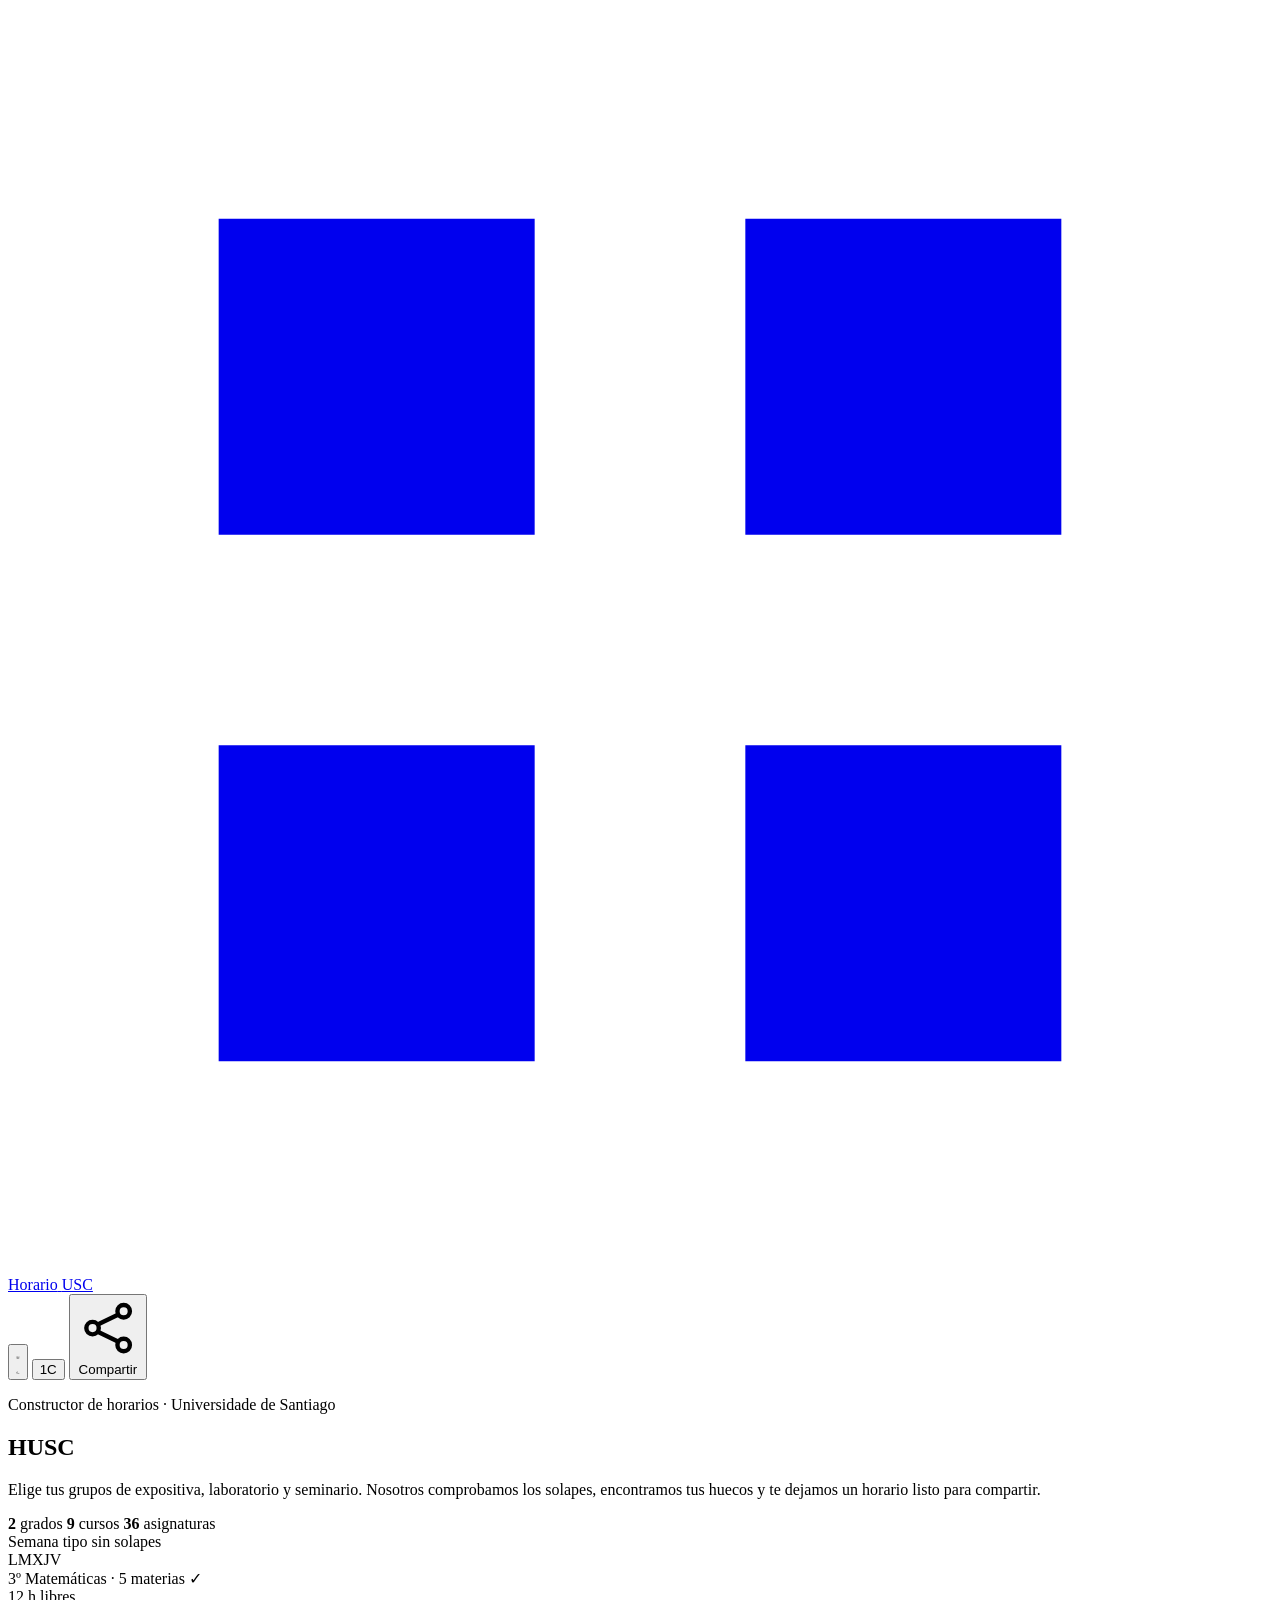
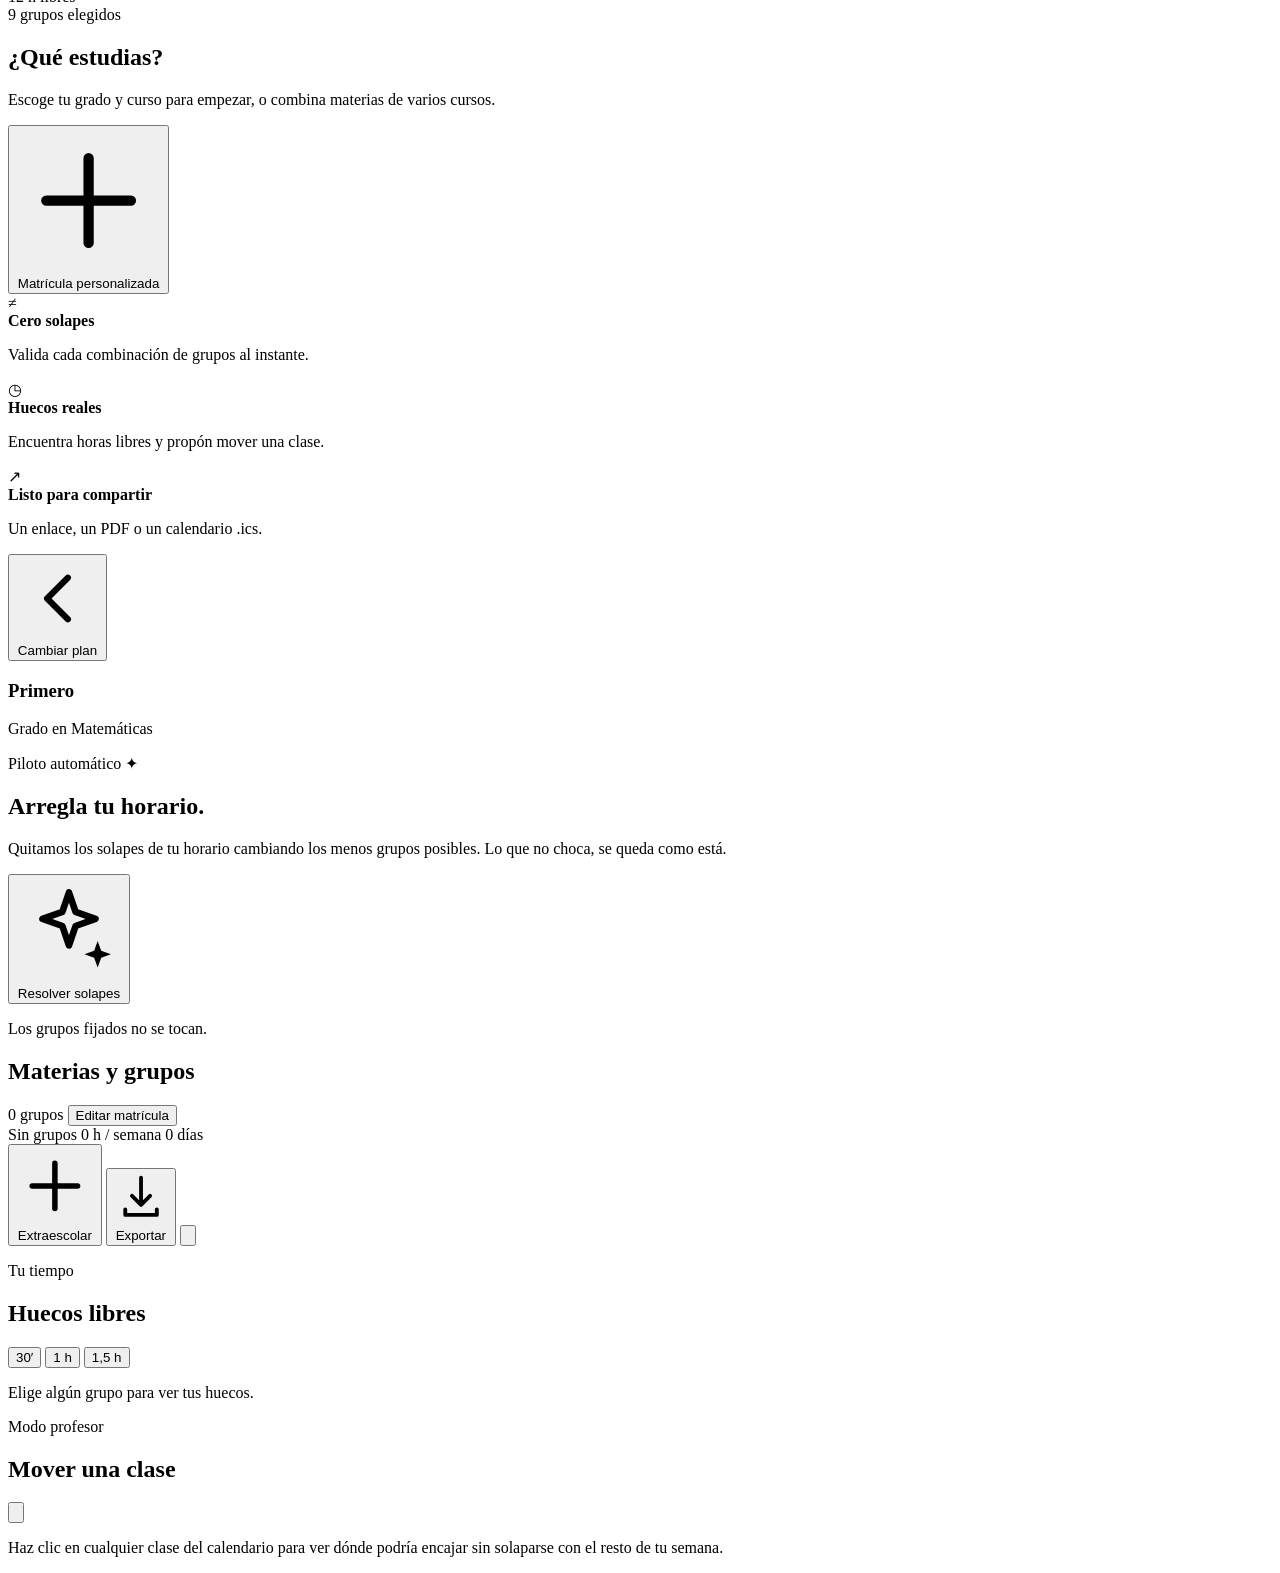
==== frontend/index.html @ 987bfefc "Resolver solapes, quitar preferencias y añadir selector de cuatrimestre - El botón "Generar horario"" ====
<!doctype html>
<html lang="es" data-theme="light">
<head>
  <meta charset="utf-8">
  <meta name="viewport" content="width=device-width, initial-scale=1">
  <meta name="color-scheme" content="light dark">
  <meta name="theme-color" content="#f4f1e9">
  <title>Horario · Constructor de horarios USC</title>
  <meta name="description" content="Elige tus grupos de expositiva, laboratorio y seminario y monta tu horario de la USC sin solapes.">
  <link rel="icon" href="data:image/svg+xml,%3Csvg xmlns='http://www.w3.org/2000/svg' viewBox='0 0 32 32'%3E%3Crect width='32' height='32' rx='8' fill='%23166b58'/%3E%3Cpath d='M8 9h7v7H8zM17 9h7v7h-7zM8 18h7v7H8zM17 18h7v7h-7z' fill='%23eaf6f1'/%3E%3C/svg%3E">
  <link rel="stylesheet" href="/css/styles.css">
</head>
<body>
  <div class="app-shell">
    <header class="topbar">
      <a class="brand" href="/" id="brand-link" aria-label="Horario USC · Volver al inicio">
        <span class="brand-mark" aria-hidden="true">
          <svg viewBox="0 0 24 24" fill="none"><path d="M4 4h6v6H4zM14 4h6v6h-6zM4 14h6v6H4zM14 14h6v6h-6z" fill="currentColor"/></svg>
        </span>
        <span class="brand-name">Horario</span>
        <span class="brand-divider" aria-hidden="true"></span>
        <span class="brand-sub">USC</span>
      </a>
      <div class="topbar-actions">
        <span class="chip chip-year hidden" id="year-chip"></span>
        <button class="icon-btn hidden" id="theme-toggle" type="button" aria-label="Cambiar tema" title="Cambiar tema">
          <svg class="icon-sun" viewBox="0 0 24 24" fill="none" aria-hidden="true"><circle cx="12" cy="12" r="4" stroke="currentColor" stroke-width="1.7"/><path d="M12 2.5v2M12 19.5v2M2.5 12h2M19.5 12h2M5.2 5.2l1.4 1.4M17.4 17.4l1.4 1.4M18.8 5.2l-1.4 1.4M6.6 17.4l-1.4 1.4" stroke="currentColor" stroke-width="1.7" stroke-linecap="round"/></svg>
          <svg class="icon-moon" viewBox="0 0 24 24" fill="none" aria-hidden="true"><path d="M20 15.2A8.5 8.5 0 0 1 8.8 4a8.5 8.5 0 1 0 11.2 11.2Z" stroke="currentColor" stroke-width="1.7" stroke-linejoin="round"/></svg>
        </button>
        <button class="icon-btn hidden" id="semester-toggle" type="button" aria-label="Cambiar a segundo cuatrimestre" title="Cambiar de cuatrimestre">
          <span class="semester-label" id="semester-label">1C</span>
        </button>
        <button class="btn btn-ghost hidden" id="share-btn" type="button">
          <svg viewBox="0 0 24 24" fill="none" aria-hidden="true"><path d="M8.6 13.7 15.4 17M15.4 7 8.6 10.3" stroke="currentColor" stroke-width="1.7" stroke-linecap="round"/><circle cx="6" cy="12" r="2.4" stroke="currentColor" stroke-width="1.7"/><circle cx="18" cy="5.5" r="2.4" stroke="currentColor" stroke-width="1.7"/><circle cx="18" cy="18.5" r="2.4" stroke="currentColor" stroke-width="1.7"/></svg>
          Compartir
        </button>
      </div>
    </header>

    <main class="page">
      <section class="landing" id="landing" aria-labelledby="landing-title">
        <div class="hero">
          <div class="hero-copy">
            <p class="eyebrow">Constructor de horarios · Universidade de Santiago</p>
            <h1 id="landing-title">HUSC</h1>
            <p class="hero-lead">
              Elige tus grupos de expositiva, laboratorio y seminario.
              Nosotros comprobamos los solapes, encontramos tus huecos
              y te dejamos un horario listo para compartir.
            </p>
            <div class="hero-meta">
              <span><strong>2</strong> grados</span>
              <span><strong>9</strong> cursos</span>
              <span><strong>36</strong> asignaturas</span>
            </div>
          </div>
          <div class="hero-art" aria-hidden="true">
            <div class="hero-card">
              <div class="hero-card-head">
                <span>Semana tipo</span>
                <span class="hero-live"><i></i> sin solapes</span>
              </div>
              <div class="hero-grid">
                <div class="hero-days"><span>L</span><span>M</span><span>X</span><span>J</span><span>V</span></div>
                <div class="hero-rows">
                  <div class="hero-row"></div><div class="hero-row"></div><div class="hero-row"></div><div class="hero-row"></div><div class="hero-row"></div>
                </div>
                <span class="hero-block hb-1"></span>
                <span class="hero-block hb-2"></span>
                <span class="hero-block hb-3"></span>
                <span class="hero-block hb-4"></span>
                <span class="hero-block hb-5"></span>
                <span class="hero-block hb-6"></span>
                <span class="hero-block hb-7"></span>
              </div>
              <div class="hero-foot">
                <span class="hero-avatar">3º</span>
                <span>Matemáticas · 5 materias</span>
                <span class="hero-check">✓</span>
              </div>
            </div>
            <div class="hero-note hero-note-a">12 h libres</div>
            <div class="hero-note hero-note-b">9 grupos elegidos</div>
          </div>
        </div>

        <div class="degrees-section">
          <div class="section-heading">
            <div class="section-heading-copy">
              <h2>¿Qué estudias?</h2>
              <p>Escoge tu grado y curso para empezar, o combina materias de varios cursos.</p>
            </div>
            <button class="btn btn-ghost" id="custom-plan" type="button">
              <svg viewBox="0 0 24 24" fill="none" aria-hidden="true"><path d="M12 5v14M5 12h14" stroke="currentColor" stroke-width="1.7" stroke-linecap="round"/></svg>
              Matrícula personalizada
            </button>
          </div>
          <div class="degree-grid" id="degree-grid">
            <div class="degree-skeleton"></div>
            <div class="degree-skeleton"></div>
          </div>
        </div>

        <div class="feature-strip">
          <div class="feature">
            <span class="feature-icon">≠</span>
            <div><strong>Cero solapes</strong><p>Valida cada combinación de grupos al instante.</p></div>
          </div>
          <div class="feature">
            <span class="feature-icon">◷</span>
            <div><strong>Huecos reales</strong><p>Encuentra horas libres y propón mover una clase.</p></div>
          </div>
          <div class="feature">
            <span class="feature-icon">↗</span>
            <div><strong>Listo para compartir</strong><p>Un enlace, un PDF o un calendario .ics.</p></div>
          </div>
        </div>
      </section>

      <section class="workspace hidden" id="workspace" aria-label="Constructor de horario">
        <aside class="selector-panel panel">
          <div class="panel-head">
            <button class="back-link" id="change-year" type="button">
              <svg viewBox="0 0 24 24" fill="none" aria-hidden="true"><path d="M15 6l-6 6 6 6" stroke="currentColor" stroke-width="1.8" stroke-linecap="round" stroke-linejoin="round"/></svg>
              Cambiar plan
            </button>
            <h1 id="year-title">Primero</h1>
            <p id="year-subtitle">Grado en Matemáticas</p>
          </div>

          <div class="auto-card">
            <div class="auto-card-top">
              <span class="auto-kicker">Piloto automático</span>
              <span class="auto-spark" aria-hidden="true">✦</span>
            </div>
            <h2>Arregla tu horario.</h2>
            <p>Quitamos los solapes de tu horario cambiando los menos grupos posibles. Lo que no choca, se queda como está.</p>
            <button class="btn btn-accent btn-wide" id="auto-btn" type="button">
              <span class="btn-label">
                <svg viewBox="0 0 24 24" fill="none" aria-hidden="true"><path d="M12 3.5l1.5 4.4 4.5 1.6-4.5 1.6L12 15.5l-1.5-4.4L6 9.5l4.5-1.6L12 3.5Z" stroke="currentColor" stroke-width="1.5" stroke-linejoin="round"/><path d="M18.5 14.5l.8 2.2 2.2.8-2.2.8-.8 2.2-.8-2.2-2.2-.8 2.2-.8.8-2.2Z" fill="currentColor"/></svg>
                Resolver solapes
              </span>
              <span class="spinner hidden" aria-hidden="true"></span>
            </button>
            <p class="auto-hint" id="auto-hint">Los grupos fijados no se tocan.</p>
          </div>

          <div class="panel-section-head">
            <h2>Materias y grupos</h2>
            <div class="panel-section-actions">
              <span id="selection-count">0 grupos</span>
              <button class="text-btn" id="edit-plan" type="button">Editar matrícula</button>
            </div>
          </div>
          <div class="subject-list" id="subjects" aria-live="polite"></div>
        </aside>

        <div class="main-column">
          <div class="timetable-panel panel">
            <div class="calendar-toolbar">
              <div class="status-line" id="status-line">
                <span class="status-pill is-empty" id="conflict-pill">Sin grupos</span>
                <span class="stat-sep" aria-hidden="true"></span>
                <span class="stat" id="hours-stat">0 h / semana</span>
                <span class="stat-sep" aria-hidden="true"></span>
                <span class="stat" id="days-stat">0 días</span>
              </div>
              <div class="toolbar-actions">
                <button class="btn btn-quiet" id="add-event-btn" type="button">
                  <svg viewBox="0 0 24 24" fill="none" aria-hidden="true"><path d="M12 5v14M5 12h14" stroke="currentColor" stroke-width="1.7" stroke-linecap="round"/></svg>
                  Extraescolar
                </button>
                <button class="btn btn-quiet" id="export-btn" type="button">
                  <svg viewBox="0 0 24 24" fill="none" aria-hidden="true"><path d="M12 3v12m0 0 4-4m-4 4-4-4M5 17v2.5h14V17" stroke="currentColor" stroke-width="1.7" stroke-linecap="round" stroke-linejoin="round"/></svg>
                  Exportar
                </button>
                <button class="icon-btn icon-btn-small" id="print-btn" type="button" aria-label="Imprimir" title="Imprimir">
                  <svg viewBox="0 0 24 24" fill="none" aria-hidden="true"><path d="M7 9V4h10v5M7 18H5a2 2 0 0 1-2-2v-5a2 2 0 0 1 2-2h14a2 2 0 0 1 2 2v5a2 2 0 0 1-2 2h-2" stroke="currentColor" stroke-width="1.7" stroke-linejoin="round"/><path d="M7 14h10v6H7z" stroke="currentColor" stroke-width="1.7" stroke-linejoin="round"/></svg>
                </button>
              </div>
            </div>
            <div class="alerts" id="alerts" aria-live="polite"></div>
            <div class="timetable-scroll" id="timetable-scroll">
              <div id="timetable"></div>
            </div>
          </div>

          <div class="insights">
            <section class="insight-card panel" aria-labelledby="free-title">
              <div class="insight-head">
                <div>
                  <p class="insight-kicker">Tu tiempo</p>
                  <h2 id="free-title">Huecos libres</h2>
                </div>
                <div class="segmented" id="free-duration" role="group" aria-label="Duración mínima">
                  <button type="button" data-min="30">30′</button>
                  <button type="button" data-min="60" class="is-active">1 h</button>
                  <button type="button" data-min="90">1,5 h</button>
                </div>
              </div>
              <div class="free-slots" id="free-slots">
                <p class="empty-copy">Elige algún grupo para ver tus huecos.</p>
              </div>
              <div class="event-list" id="event-list"></div>
            </section>

            <section class="insight-card panel" id="move-card" aria-labelledby="move-title">
              <div class="insight-head">
                <div>
                  <p class="insight-kicker">Modo profesor</p>
                  <h2 id="move-title">Mover una clase</h2>
                </div>
                <button class="icon-btn icon-btn-small hidden" id="exit-move" type="button" aria-label="Salir del modo mover" title="Salir">
                  <svg viewBox="0 0 24 24" fill="none" aria-hidden="true"><path d="M6 6l12 12M18 6 6 18" stroke="currentColor" stroke-width="1.8" stroke-linecap="round"/></svg>
                </button>
              </div>
              <div class="move-panel" id="move-panel">
                <p class="empty-copy">Haz clic en cualquier clase del calendario para ver dónde podría encajar sin solaparse con el resto de tu semana.</p>
              </div>
            </section>
          </div>
        </div>
      </section>
    </main>
  </div>

  <div class="toast-region" id="toast" aria-live="assertive" aria-atomic="true"></div>

  <dialog class="dialog" id="share-dialog">
    <div class="dialog-head">
      <div>
        <p class="eyebrow">Enlace mágico</p>
        <h2>Comparte tu horario</h2>
      </div>
      <button class="icon-btn icon-btn-small" type="button" data-close-dialog aria-label="Cerrar">
        <svg viewBox="0 0 24 24" fill="none" aria-hidden="true"><path d="M6 6l12 12M18 6 6 18" stroke="currentColor" stroke-width="1.8" stroke-linecap="round"/></svg>
      </button>
    </div>
    <p class="dialog-copy">Quien abra el enlace verá tu misma combinación de grupos. No hace falta cuenta.</p>
    <div class="copy-row">
      <input id="share-url" type="text" readonly aria-label="Enlace para compartir">
      <button class="btn btn-accent" id="copy-share" type="button">Copiar</button>
    </div>
    <p class="dialog-foot" id="share-note">El enlace se guarda en este servidor.</p>
  </dialog>

  <dialog class="dialog" id="export-dialog">
    <div class="dialog-head">
      <div>
        <p class="eyebrow">Llevátelo</p>
        <h2>Exportar horario</h2>
      </div>
      <button class="icon-btn icon-btn-small" type="button" data-close-dialog aria-label="Cerrar">
        <svg viewBox="0 0 24 24" fill="none" aria-hidden="true"><path d="M6 6l12 12M18 6 6 18" stroke="currentColor" stroke-width="1.8" stroke-linecap="round"/></svg>
      </button>
    </div>
    <div class="export-grid">
      <button class="export-option" id="export-json" type="button">
        <span class="export-icon">{ }</span>
        <span><strong>JSON</strong><small>Todos los datos, serializados</small></span>
      </button>
      <button class="export-option" id="export-ics" type="button">
        <span class="export-icon">◷</span>
        <span><strong>Calendario .ics</strong><small>15 semanas desde el próximo lunes</small></span>
      </button>
      <button class="export-option" id="export-print" type="button">
        <span class="export-icon">⌘</span>
        <span><strong>Imprimir / PDF</strong><small>Vista limpia para papel</small></span>
      </button>
    </div>
  </dialog>

  <dialog class="dialog" id="event-dialog">
    <div class="dialog-head">
      <div>
        <p class="eyebrow">Tu semana</p>
        <h2 id="event-dialog-title">Añadir extraescolar</h2>
      </div>
      <button class="icon-btn icon-btn-small" type="button" data-close-dialog aria-label="Cerrar">
        <svg viewBox="0 0 24 24" fill="none" aria-hidden="true"><path d="M6 6l12 12M18 6 6 18" stroke="currentColor" stroke-width="1.8" stroke-linecap="round"/></svg>
      </button>
    </div>
    <p class="dialog-copy">Se repite cada semana. El generador evitará solaparla con clases y la tendrá en cuenta al buscar huecos.</p>
    <form class="event-form" id="event-form">
      <label class="form-field form-field-wide">
        <span>Título</span>
        <input id="event-title" type="text" maxlength="120" required placeholder="Entrenamiento, academia, trabajo…">
      </label>
      <div class="form-row">
        <label class="form-field">
          <span>Día</span>
          <select id="event-day" required>
            <option value="mon">Lunes</option>
            <option value="tue">Martes</option>
            <option value="wed">Miércoles</option>
            <option value="thu">Jueves</option>
            <option value="fri">Viernes</option>
          </select>
        </label>
        <label class="form-field">
          <span>Inicio</span>
          <input id="event-start" type="time" step="300" value="18:00" required>
        </label>
        <label class="form-field">
          <span>Fin</span>
          <input id="event-end" type="time" step="300" value="20:00" required>
        </label>
      </div>
      <label class="form-field form-field-wide">
        <span>Lugar <small>opcional</small></span>
        <input id="event-location" type="text" maxlength="120" placeholder="Pabellón, aula, oficina…">
      </label>
      <fieldset class="event-color-field">
        <legend>Color</legend>
        <div class="event-colors" id="event-colors">
          <label><input type="radio" name="event-color" value="#7c5cbf" aria-label="Color violeta" checked><span style="--swatch:#7c5cbf"></span></label>
          <label><input type="radio" name="event-color" value="#0f766e" aria-label="Color verde"><span style="--swatch:#0f766e"></span></label>
          <label><input type="radio" name="event-color" value="#b45309" aria-label="Color ámbar"><span style="--swatch:#b45309"></span></label>
          <label><input type="radio" name="event-color" value="#be123c" aria-label="Color granate"><span style="--swatch:#be123c"></span></label>
          <label><input type="radio" name="event-color" value="#2563eb" aria-label="Color azul"><span style="--swatch:#2563eb"></span></label>
        </div>
      </fieldset>
      <div class="event-form-actions">
        <button class="btn btn-danger hidden" id="event-delete" type="button">Eliminar</button>
        <button class="btn btn-accent" type="submit">Guardar extraescolar</button>
      </div>
    </form>
  </dialog>

  <dialog class="dialog dialog-plan" id="plan-dialog">
    <div class="dialog-head">
      <div>
        <p class="eyebrow">Tu matrícula</p>
        <h2>Materias del horario</h2>
      </div>
      <button class="icon-btn icon-btn-small" type="button" data-close-dialog aria-label="Cerrar">
        <svg viewBox="0 0 24 24" fill="none" aria-hidden="true"><path d="M6 6l12 12M18 6 6 18" stroke="currentColor" stroke-width="1.8" stroke-linecap="round"/></svg>
      </button>
    </div>
    <p class="dialog-copy">
      Combina asignaturas de cualquier curso o grado: repeticiones, optativas o un doble grado.
      Los grupos que ya hayas elegido se conservan si la materia sigue en la matrícula.
    </p>
    <div class="plan-toolbar">
      <label class="search-field">
        <svg viewBox="0 0 24 24" fill="none" aria-hidden="true"><circle cx="11" cy="11" r="6.5" stroke="currentColor" stroke-width="1.7"/><path d="m16 16 4 4" stroke="currentColor" stroke-width="1.7" stroke-linecap="round"/></svg>
        <input id="plan-search" type="search" placeholder="Buscar asignatura, grado o curso…" aria-label="Buscar asignatura, grado o curso" autocomplete="off">
      </label>
      <span class="plan-count" id="plan-count">0 materias</span>
      <button class="text-btn" id="plan-clear" type="button">Vaciar</button>
    </div>
    <div class="plan-options" id="plan-options"></div>
    <div class="plan-footer">
      <p class="dialog-foot">La matrícula se guarda en este navegador y se incluye al compartir.</p>
      <button class="btn btn-accent" id="plan-apply" type="button">Guardar matrícula</button>
    </div>
  </dialog>

  <noscript>
    <div class="noscript">Esta aplicación necesita JavaScript para construir el horario.</div>
  </noscript>

  <script type="module" src="/js/app.js"></script>
</body>
</html>
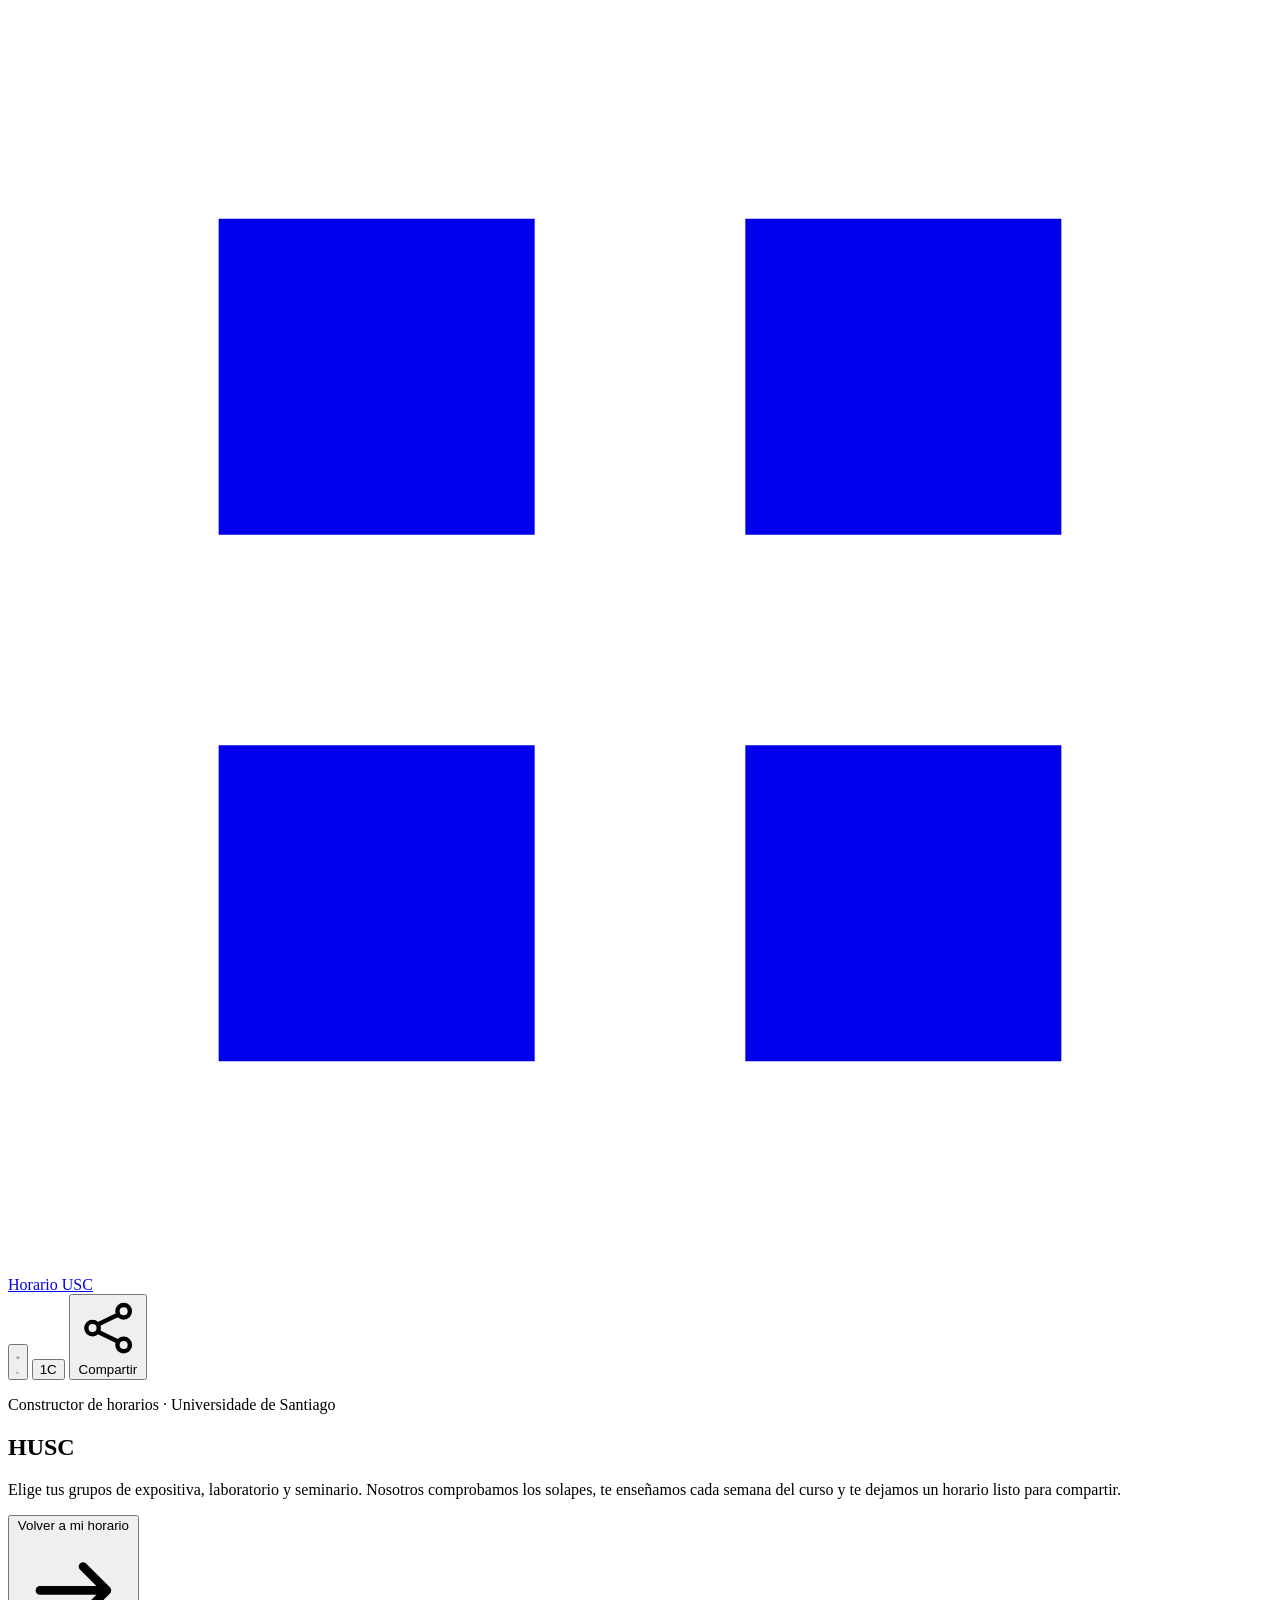
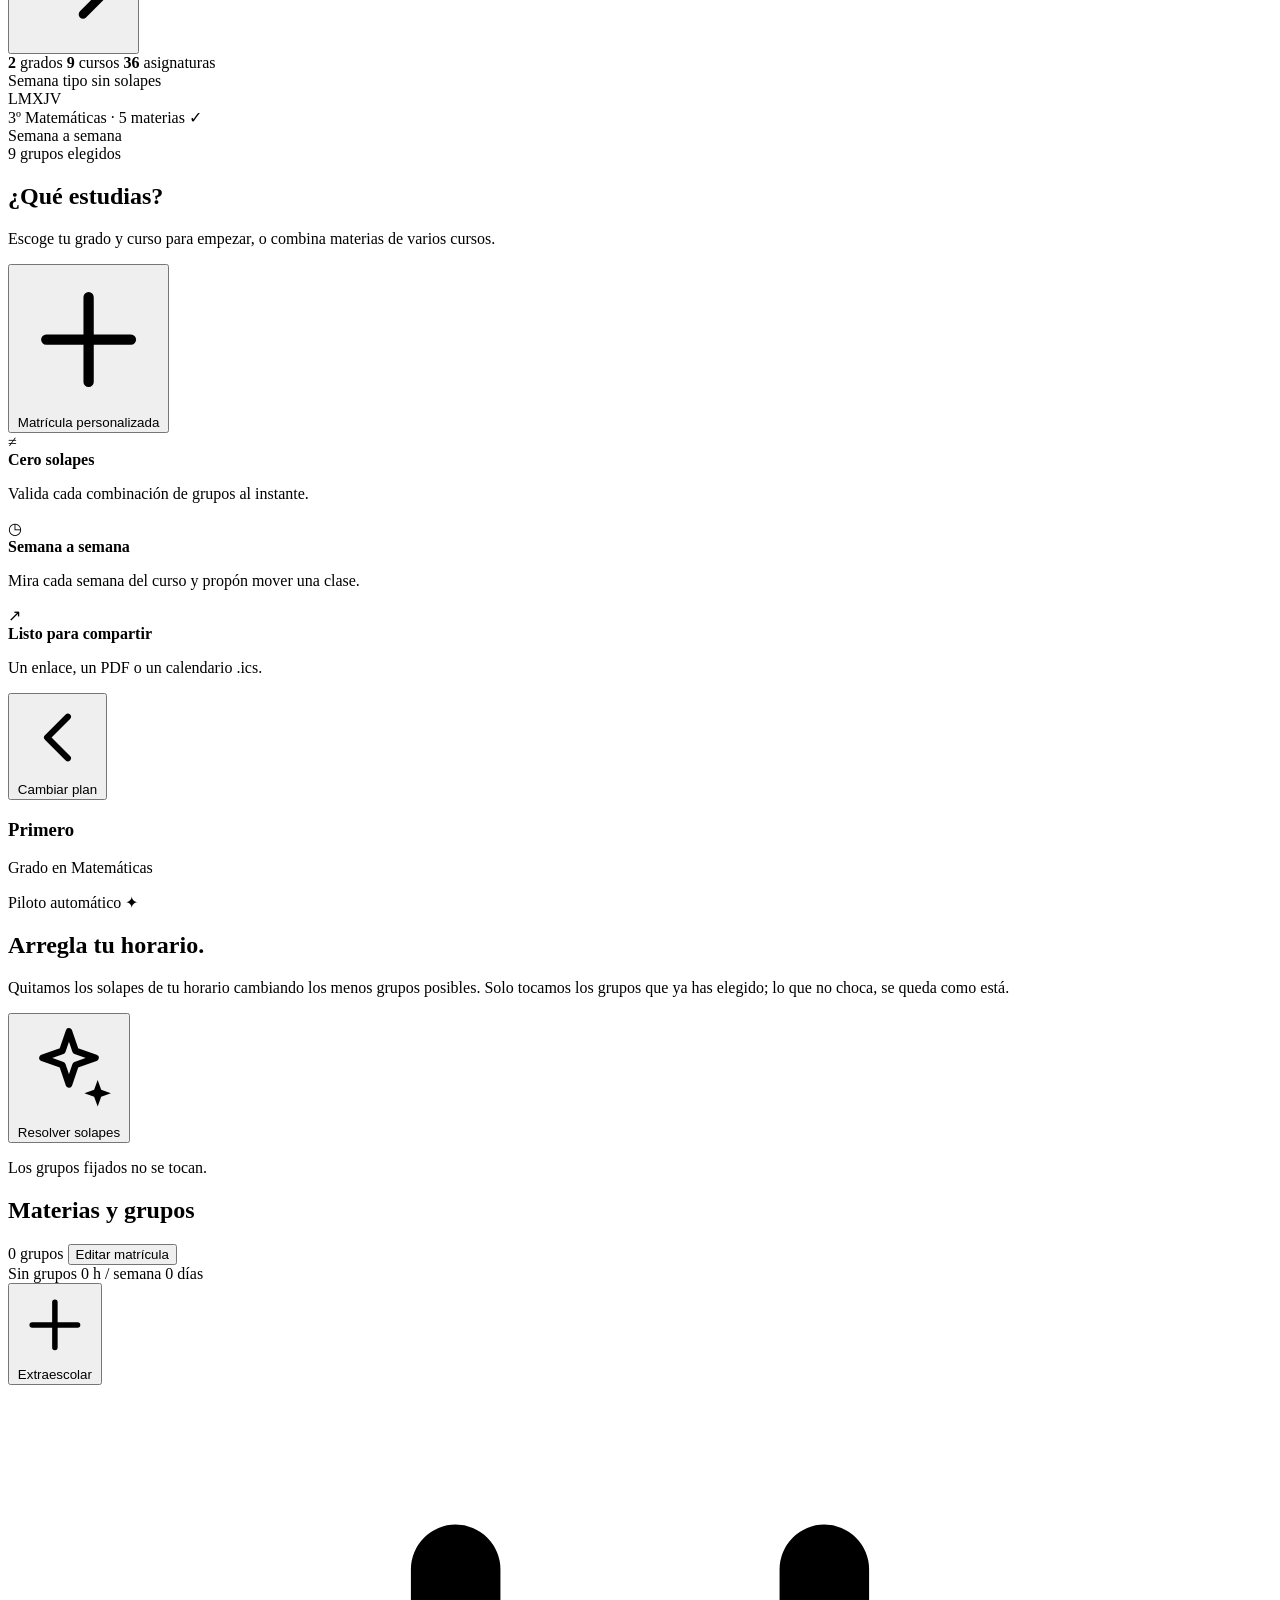
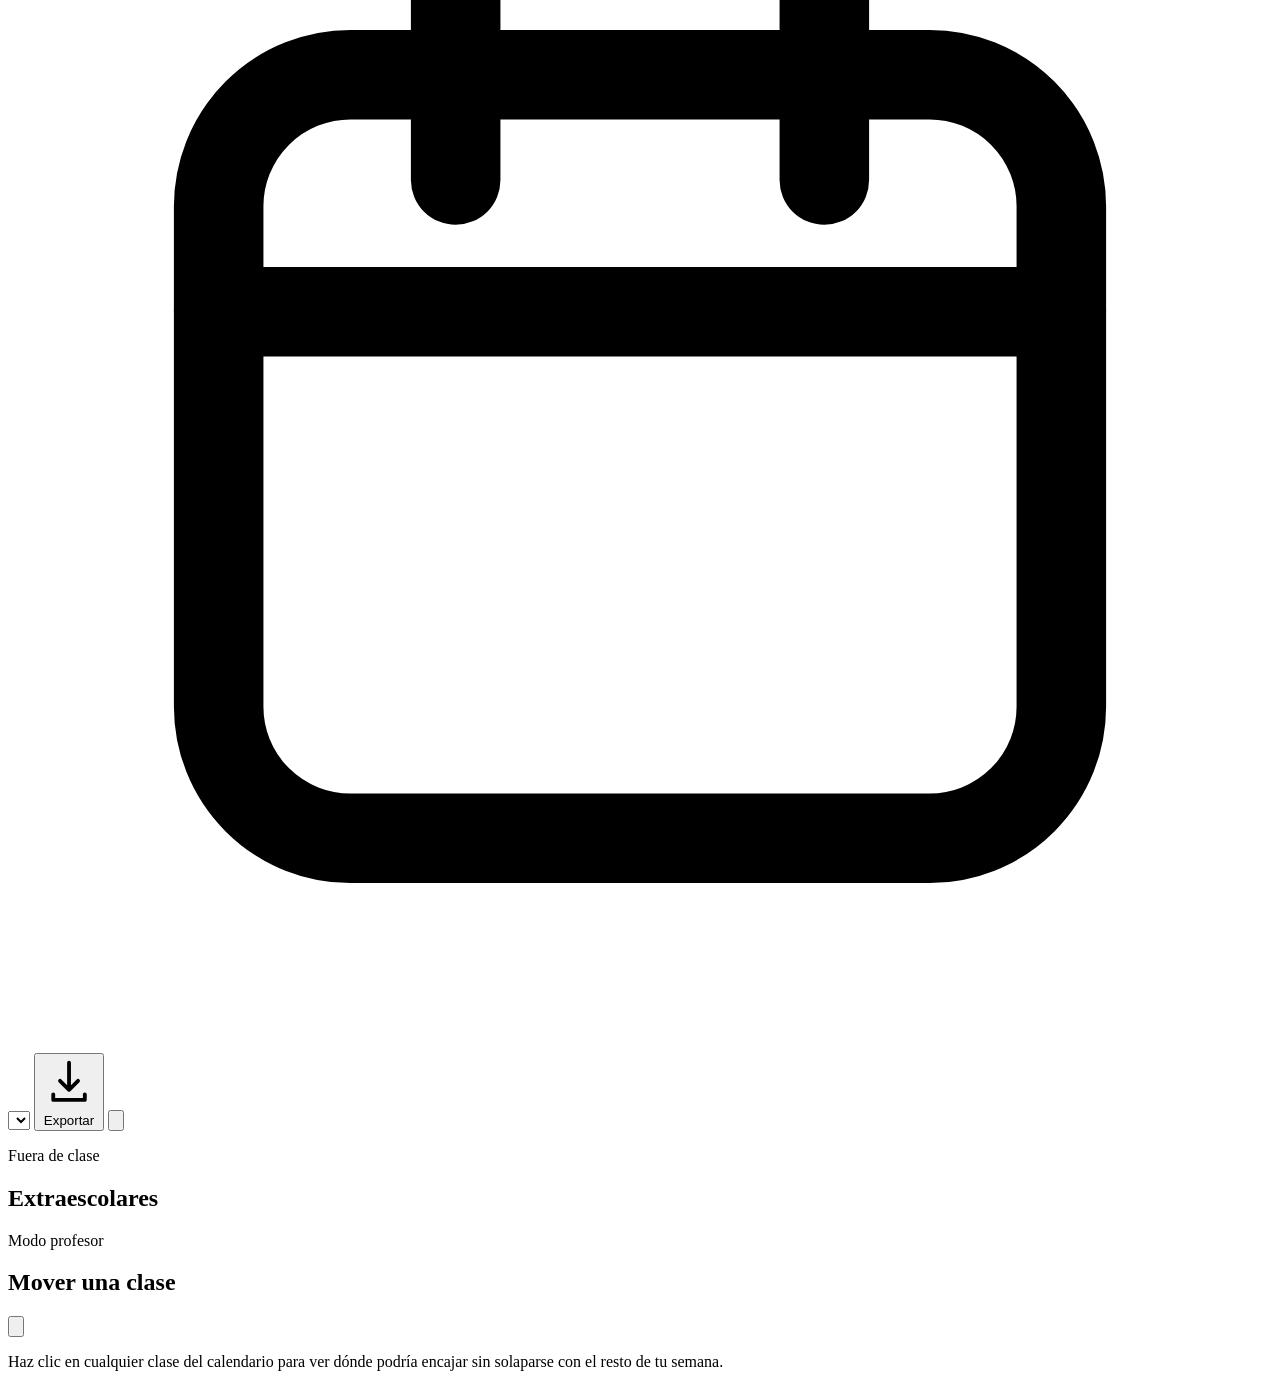
==== commit 25aecf38: "Horario semana a semana, edificios, portada y colores USC - La sincronización descarga todas las sem" ====
--- a/frontend/index.html
+++ b/frontend/index.html
@@ -4,7 +4,7 @@
   <meta charset="utf-8">
   <meta name="viewport" content="width=device-width, initial-scale=1">
   <meta name="color-scheme" content="light dark">
-  <meta name="theme-color" content="#f4f1e9">
+  <meta name="theme-color" content="#f3f5f9">
   <title>Horario · Constructor de horarios USC</title>
   <meta name="description" content="Elige tus grupos de expositiva, laboratorio y seminario y monta tu horario de la USC sin solapes.">
   <link rel="icon" href="data:image/svg+xml,%3Csvg xmlns='http://www.w3.org/2000/svg' viewBox='0 0 32 32'%3E%3Crect width='32' height='32' rx='8' fill='%23166b58'/%3E%3Cpath d='M8 9h7v7H8zM17 9h7v7h-7zM8 18h7v7H8zM17 18h7v7h-7z' fill='%23eaf6f1'/%3E%3C/svg%3E">
@@ -45,9 +45,16 @@
             <h1 id="landing-title">HUSC</h1>
             <p class="hero-lead">
               Elige tus grupos de expositiva, laboratorio y seminario.
-              Nosotros comprobamos los solapes, encontramos tus huecos
-              y te dejamos un horario listo para compartir.
+              Nosotros comprobamos los solapes, te enseñamos cada semana
+              del curso y te dejamos un horario listo para compartir.
             </p>
+            <button class="btn btn-accent hero-resume hidden" id="resume-plan" type="button">
+              <span class="hero-resume-copy">
+                <span>Volver a mi horario</span>
+                <small id="resume-plan-label"></small>
+              </span>
+              <svg viewBox="0 0 24 24" fill="none" aria-hidden="true"><path d="M5 12h14m0 0-5-5m5 5-5 5" stroke="currentColor" stroke-width="1.8" stroke-linecap="round" stroke-linejoin="round"/></svg>
+            </button>
             <div class="hero-meta">
               <span><strong>2</strong> grados</span>
               <span><strong>9</strong> cursos</span>
@@ -79,7 +86,7 @@
                 <span class="hero-check">✓</span>
               </div>
             </div>
-            <div class="hero-note hero-note-a">12 h libres</div>
+            <div class="hero-note hero-note-a">Semana a semana</div>
             <div class="hero-note hero-note-b">9 grupos elegidos</div>
           </div>
         </div>
@@ -108,7 +115,7 @@
           </div>
           <div class="feature">
             <span class="feature-icon">◷</span>
-            <div><strong>Huecos reales</strong><p>Encuentra horas libres y propón mover una clase.</p></div>
+            <div><strong>Semana a semana</strong><p>Mira cada semana del curso y propón mover una clase.</p></div>
           </div>
           <div class="feature">
             <span class="feature-icon">↗</span>
@@ -134,7 +141,7 @@
               <span class="auto-spark" aria-hidden="true">✦</span>
             </div>
             <h2>Arregla tu horario.</h2>
-            <p>Quitamos los solapes de tu horario cambiando los menos grupos posibles. Lo que no choca, se queda como está.</p>
+            <p>Quitamos los solapes de tu horario cambiando los menos grupos posibles. Solo tocamos los grupos que ya has elegido; lo que no choca, se queda como está.</p>
             <button class="btn btn-accent btn-wide" id="auto-btn" type="button">
               <span class="btn-label">
                 <svg viewBox="0 0 24 24" fill="none" aria-hidden="true"><path d="M12 3.5l1.5 4.4 4.5 1.6-4.5 1.6L12 15.5l-1.5-4.4L6 9.5l4.5-1.6L12 3.5Z" stroke="currentColor" stroke-width="1.5" stroke-linejoin="round"/><path d="M18.5 14.5l.8 2.2 2.2.8-2.2.8-.8 2.2-.8-2.2-2.2-.8 2.2-.8.8-2.2Z" fill="currentColor"/></svg>
@@ -170,6 +177,10 @@
                   <svg viewBox="0 0 24 24" fill="none" aria-hidden="true"><path d="M12 5v14M5 12h14" stroke="currentColor" stroke-width="1.7" stroke-linecap="round"/></svg>
                   Extraescolar
                 </button>
+                <label class="week-picker hidden" id="week-picker" title="Semana que se muestra">
+                  <svg viewBox="0 0 24 24" fill="none" aria-hidden="true"><rect x="4" y="5.5" width="16" height="14.5" rx="2.5" stroke="currentColor" stroke-width="1.7"/><path d="M4 10h16M8.5 3.5v4M15.5 3.5v4" stroke="currentColor" stroke-width="1.7" stroke-linecap="round"/></svg>
+                  <select id="week-select" aria-label="Semana del horario"></select>
+                </label>
                 <button class="btn btn-quiet" id="export-btn" type="button">
                   <svg viewBox="0 0 24 24" fill="none" aria-hidden="true"><path d="M12 3v12m0 0 4-4m-4 4-4-4M5 17v2.5h14V17" stroke="currentColor" stroke-width="1.7" stroke-linecap="round" stroke-linejoin="round"/></svg>
                   Exportar
@@ -186,20 +197,12 @@
           </div>
 
           <div class="insights">
-            <section class="insight-card panel" aria-labelledby="free-title">
+            <section class="insight-card panel" aria-labelledby="events-title">
               <div class="insight-head">
                 <div>
-                  <p class="insight-kicker">Tu tiempo</p>
-                  <h2 id="free-title">Huecos libres</h2>
+                  <p class="insight-kicker">Fuera de clase</p>
+                  <h2 id="events-title">Extraescolares</h2>
                 </div>
-                <div class="segmented" id="free-duration" role="group" aria-label="Duración mínima">
-                  <button type="button" data-min="30">30′</button>
-                  <button type="button" data-min="60" class="is-active">1 h</button>
-                  <button type="button" data-min="90">1,5 h</button>
-                </div>
-              </div>
-              <div class="free-slots" id="free-slots">
-                <p class="empty-copy">Elige algún grupo para ver tus huecos.</p>
               </div>
               <div class="event-list" id="event-list"></div>
             </section>
@@ -280,7 +283,7 @@
         <svg viewBox="0 0 24 24" fill="none" aria-hidden="true"><path d="M6 6l12 12M18 6 6 18" stroke="currentColor" stroke-width="1.8" stroke-linecap="round"/></svg>
       </button>
     </div>
-    <p class="dialog-copy">Se repite cada semana. El generador evitará solaparla con clases y la tendrá en cuenta al buscar huecos.</p>
+    <p class="dialog-copy">Se repite cada semana. Te avisamos si coincide con una clase y «Resolver solapes» la respeta.</p>
     <form class="event-form" id="event-form">
       <label class="form-field form-field-wide">
         <span>Título</span>
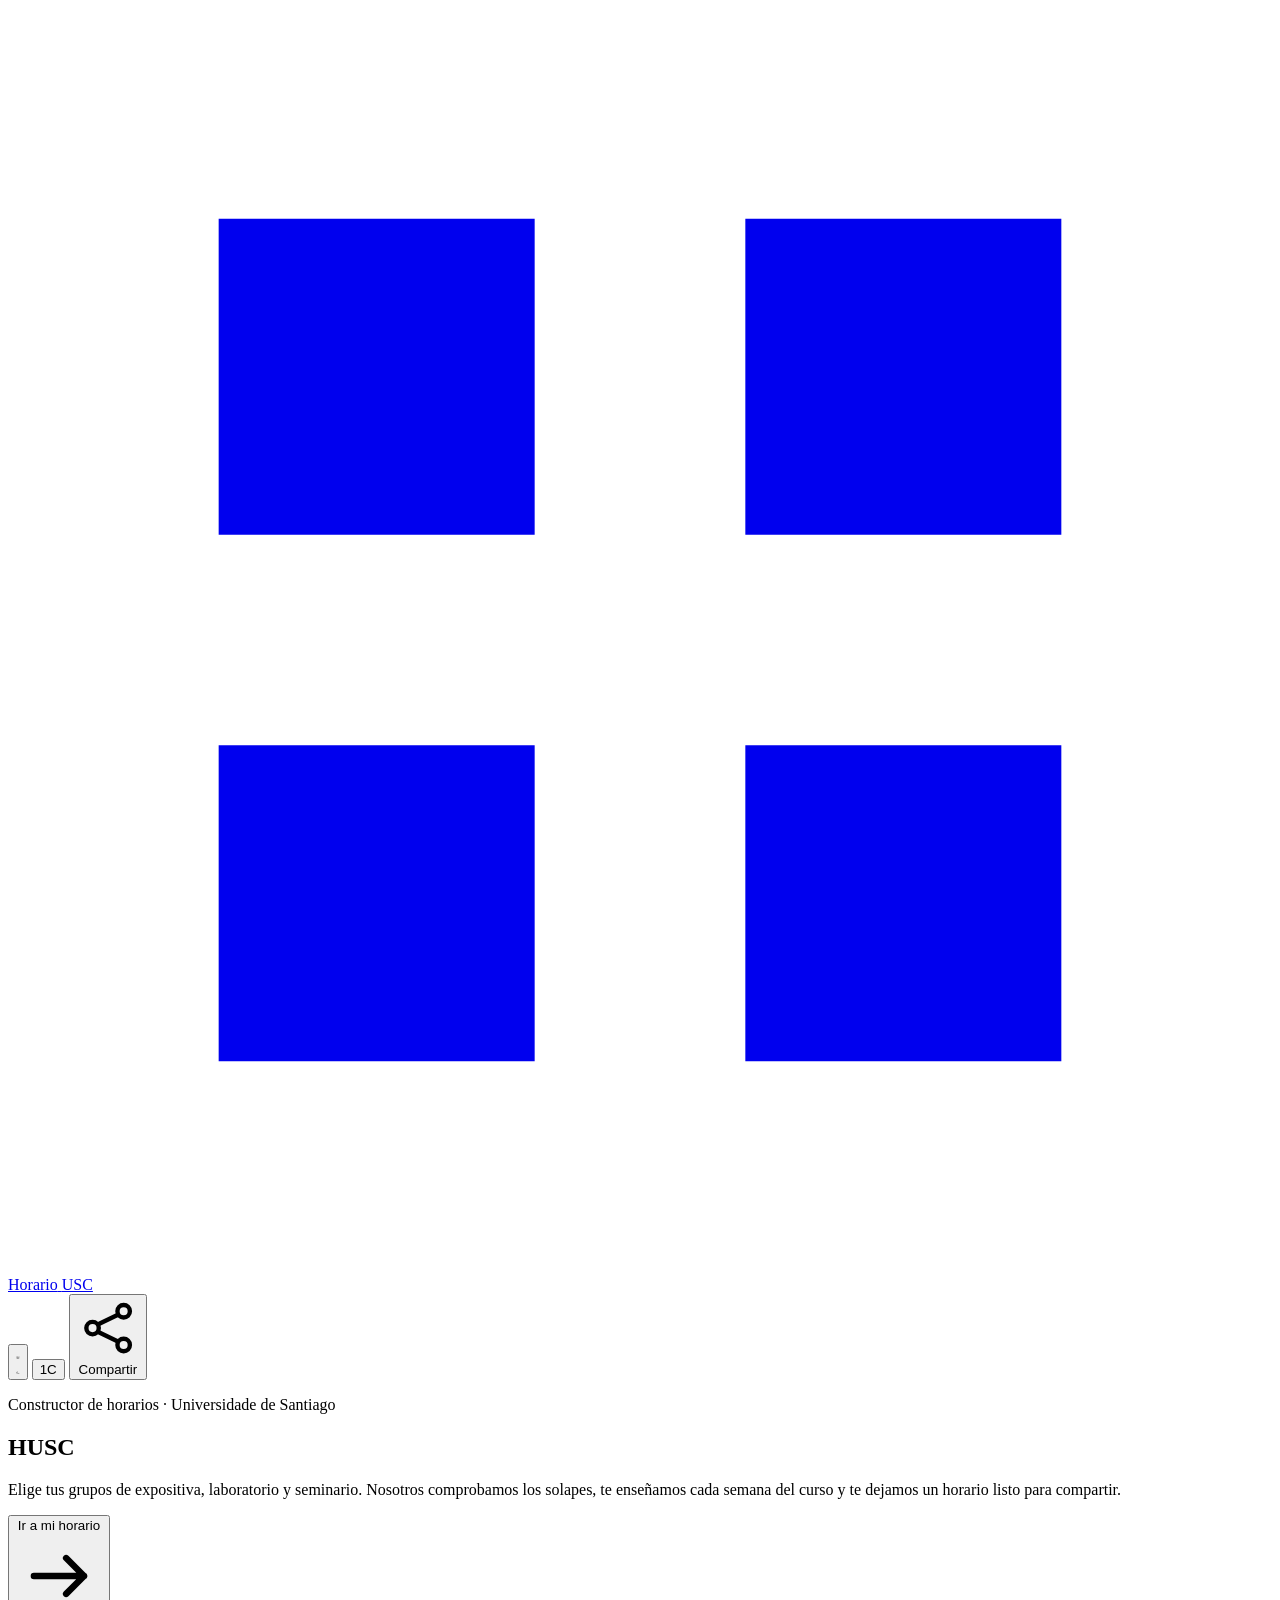
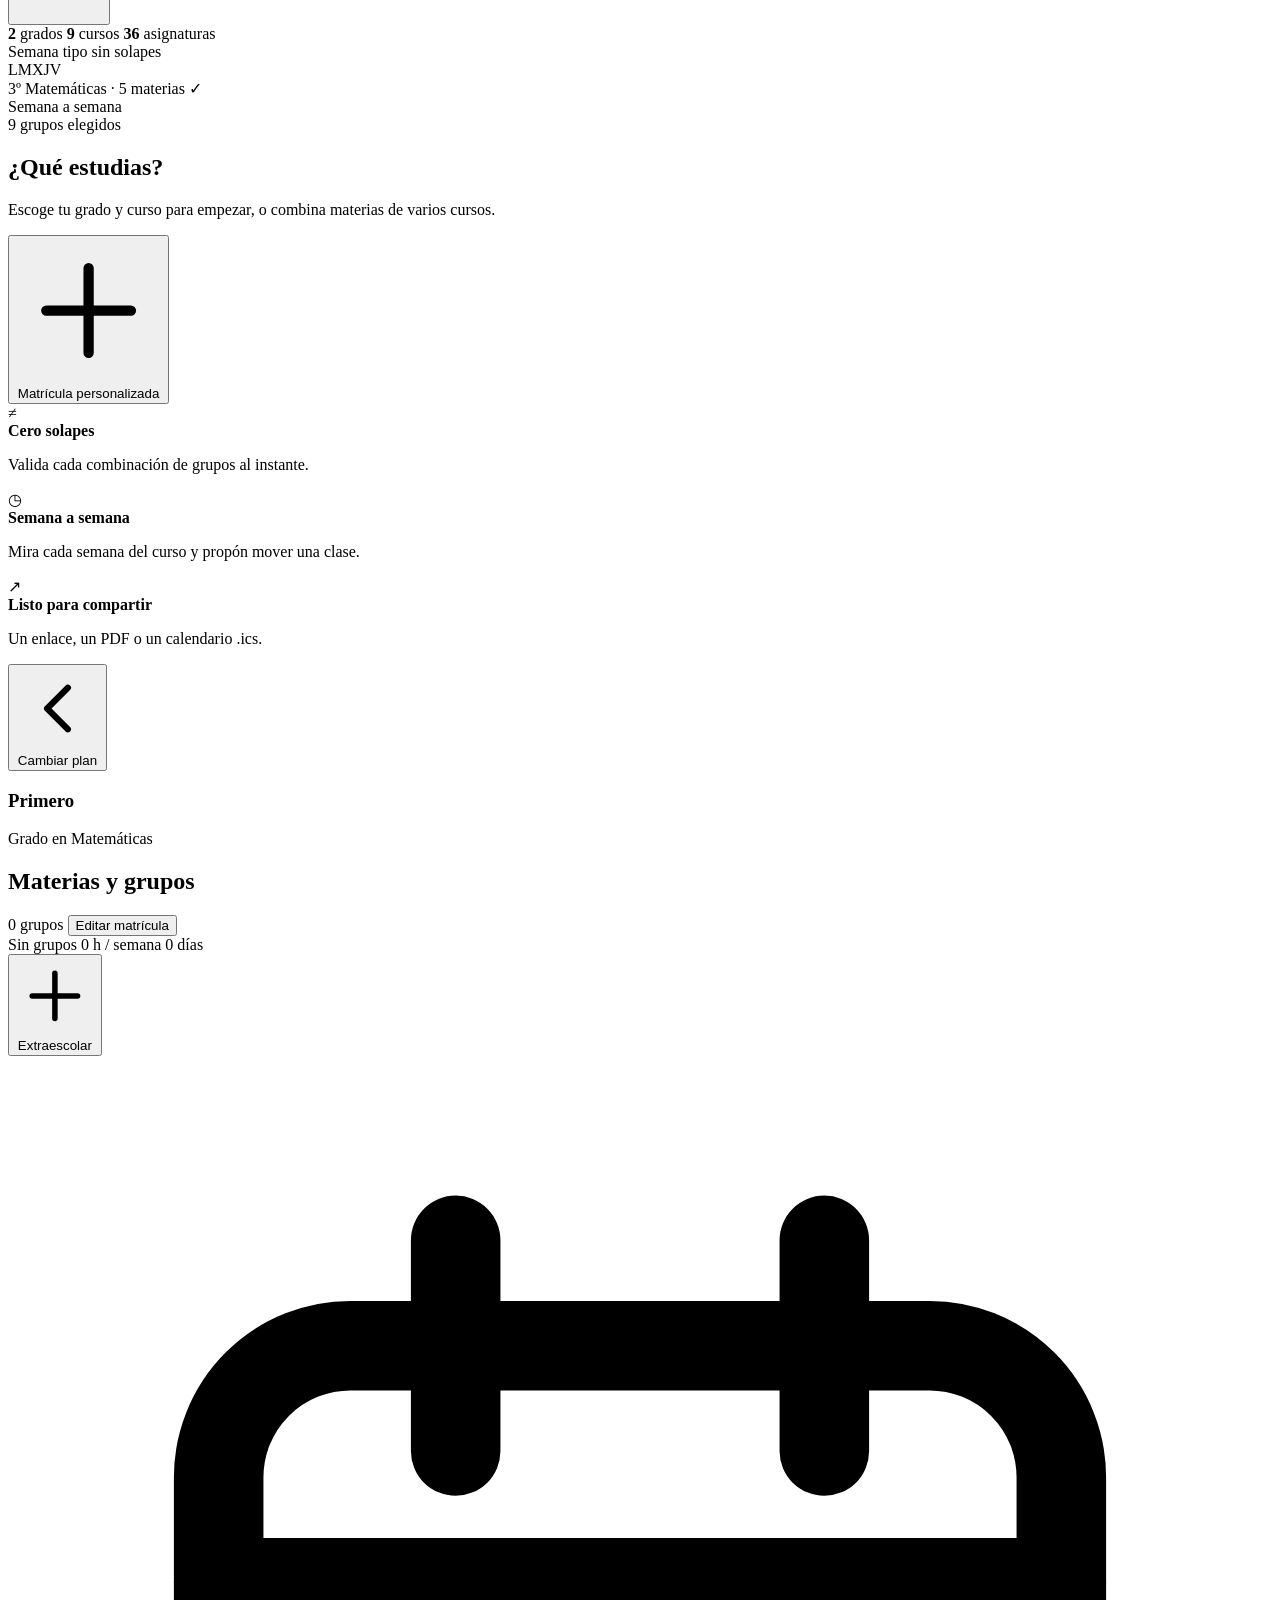
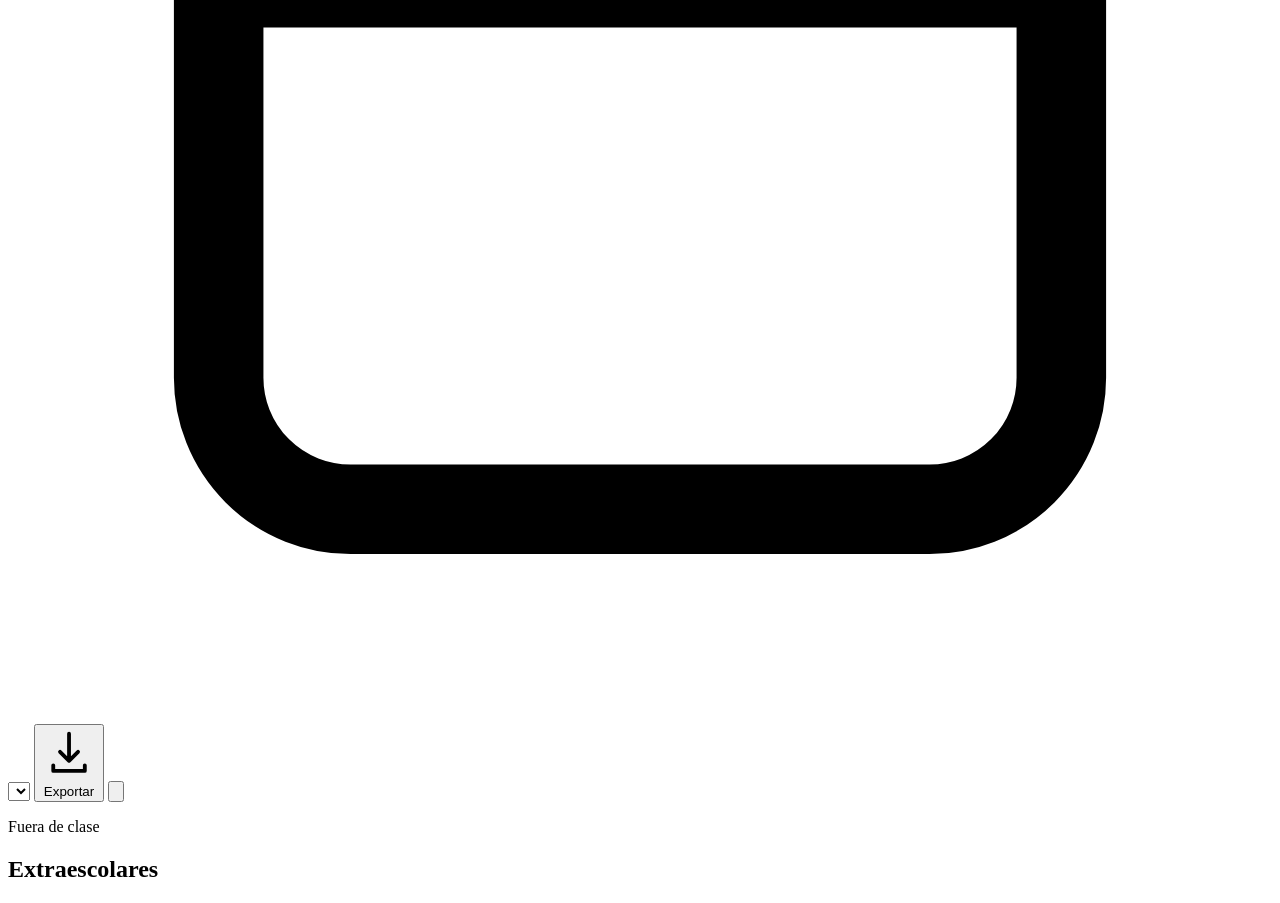
==== commit c4b824e3: "Resolver solapes en la caja de solapes y fijar grupos con un clic - El botón "Resolver solapes" pasa" ====
--- a/frontend/index.html
+++ b/frontend/index.html
@@ -7,7 +7,7 @@
   <meta name="theme-color" content="#f3f5f9">
   <title>Horario · Constructor de horarios USC</title>
   <meta name="description" content="Elige tus grupos de expositiva, laboratorio y seminario y monta tu horario de la USC sin solapes.">
-  <link rel="icon" href="data:image/svg+xml,%3Csvg xmlns='http://www.w3.org/2000/svg' viewBox='0 0 32 32'%3E%3Crect width='32' height='32' rx='8' fill='%23166b58'/%3E%3Cpath d='M8 9h7v7H8zM17 9h7v7h-7zM8 18h7v7H8zM17 18h7v7h-7z' fill='%23eaf6f1'/%3E%3C/svg%3E">
+  <link rel="icon" href="data:image/svg+xml,%3Csvg xmlns='http://www.w3.org/2000/svg' viewBox='0 0 32 32'%3E%3Crect width='32' height='32' rx='8' fill='%23000066'/%3E%3Cpath d='M8 9h7v7H8zM17 9h7v7h-7zM8 18h7v7H8zM17 18h7v7h-7z' fill='%23ffffff'/%3E%3C/svg%3E">
   <link rel="stylesheet" href="/css/styles.css">
 </head>
 <body>
@@ -50,7 +50,7 @@
             </p>
             <button class="btn btn-accent hero-resume hidden" id="resume-plan" type="button">
               <span class="hero-resume-copy">
-                <span>Volver a mi horario</span>
+                <span>Ir a mi horario</span>
                 <small id="resume-plan-label"></small>
               </span>
               <svg viewBox="0 0 24 24" fill="none" aria-hidden="true"><path d="M5 12h14m0 0-5-5m5 5-5 5" stroke="currentColor" stroke-width="1.8" stroke-linecap="round" stroke-linejoin="round"/></svg>
@@ -133,23 +133,6 @@
             </button>
             <h1 id="year-title">Primero</h1>
             <p id="year-subtitle">Grado en Matemáticas</p>
-          </div>
-
-          <div class="auto-card">
-            <div class="auto-card-top">
-              <span class="auto-kicker">Piloto automático</span>
-              <span class="auto-spark" aria-hidden="true">✦</span>
-            </div>
-            <h2>Arregla tu horario.</h2>
-            <p>Quitamos los solapes de tu horario cambiando los menos grupos posibles. Solo tocamos los grupos que ya has elegido; lo que no choca, se queda como está.</p>
-            <button class="btn btn-accent btn-wide" id="auto-btn" type="button">
-              <span class="btn-label">
-                <svg viewBox="0 0 24 24" fill="none" aria-hidden="true"><path d="M12 3.5l1.5 4.4 4.5 1.6-4.5 1.6L12 15.5l-1.5-4.4L6 9.5l4.5-1.6L12 3.5Z" stroke="currentColor" stroke-width="1.5" stroke-linejoin="round"/><path d="M18.5 14.5l.8 2.2 2.2.8-2.2.8-.8 2.2-.8-2.2-2.2-.8 2.2-.8.8-2.2Z" fill="currentColor"/></svg>
-                Resolver solapes
-              </span>
-              <span class="spinner hidden" aria-hidden="true"></span>
-            </button>
-            <p class="auto-hint" id="auto-hint">Los grupos fijados no se tocan.</p>
           </div>
 
           <div class="panel-section-head">
@@ -205,21 +188,6 @@
                 </div>
               </div>
               <div class="event-list" id="event-list"></div>
-            </section>
-
-            <section class="insight-card panel" id="move-card" aria-labelledby="move-title">
-              <div class="insight-head">
-                <div>
-                  <p class="insight-kicker">Modo profesor</p>
-                  <h2 id="move-title">Mover una clase</h2>
-                </div>
-                <button class="icon-btn icon-btn-small hidden" id="exit-move" type="button" aria-label="Salir del modo mover" title="Salir">
-                  <svg viewBox="0 0 24 24" fill="none" aria-hidden="true"><path d="M6 6l12 12M18 6 6 18" stroke="currentColor" stroke-width="1.8" stroke-linecap="round"/></svg>
-                </button>
-              </div>
-              <div class="move-panel" id="move-panel">
-                <p class="empty-copy">Haz clic en cualquier clase del calendario para ver dónde podría encajar sin solaparse con el resto de tu semana.</p>
-              </div>
             </section>
           </div>
         </div>
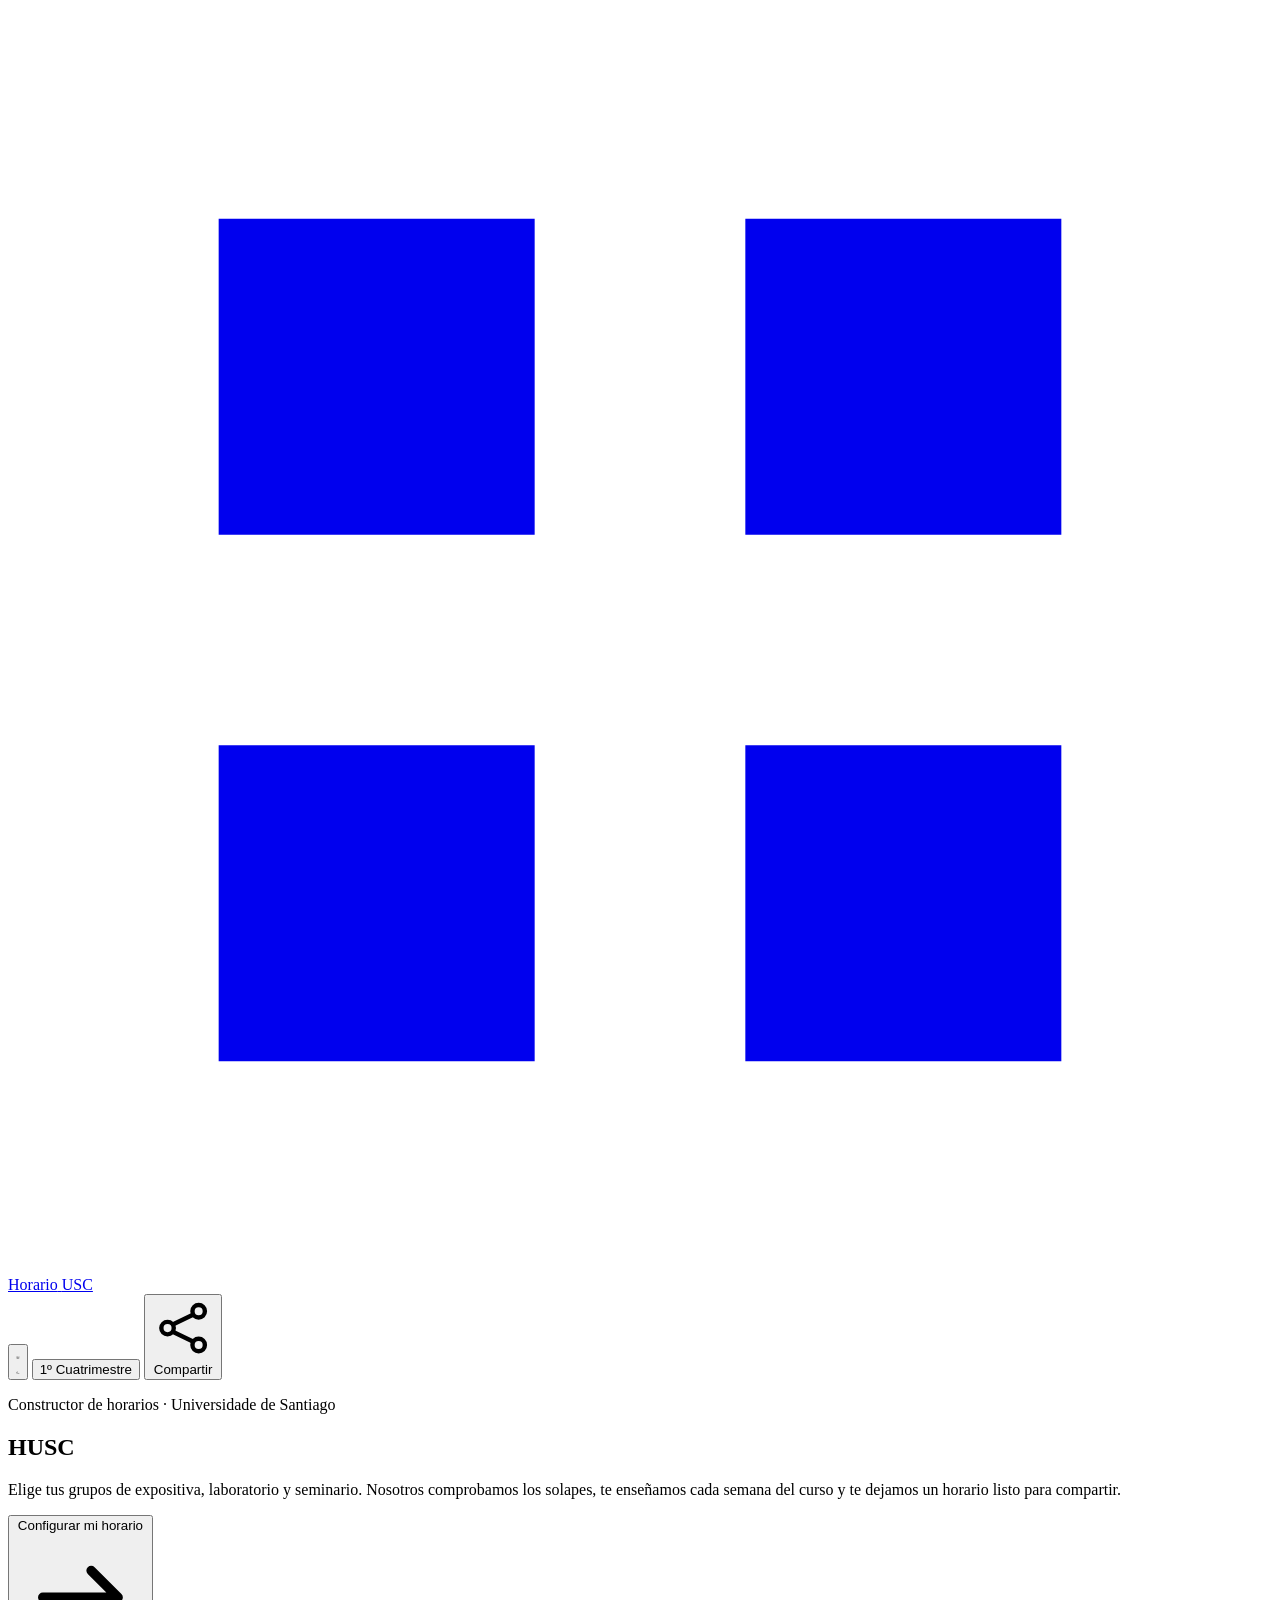
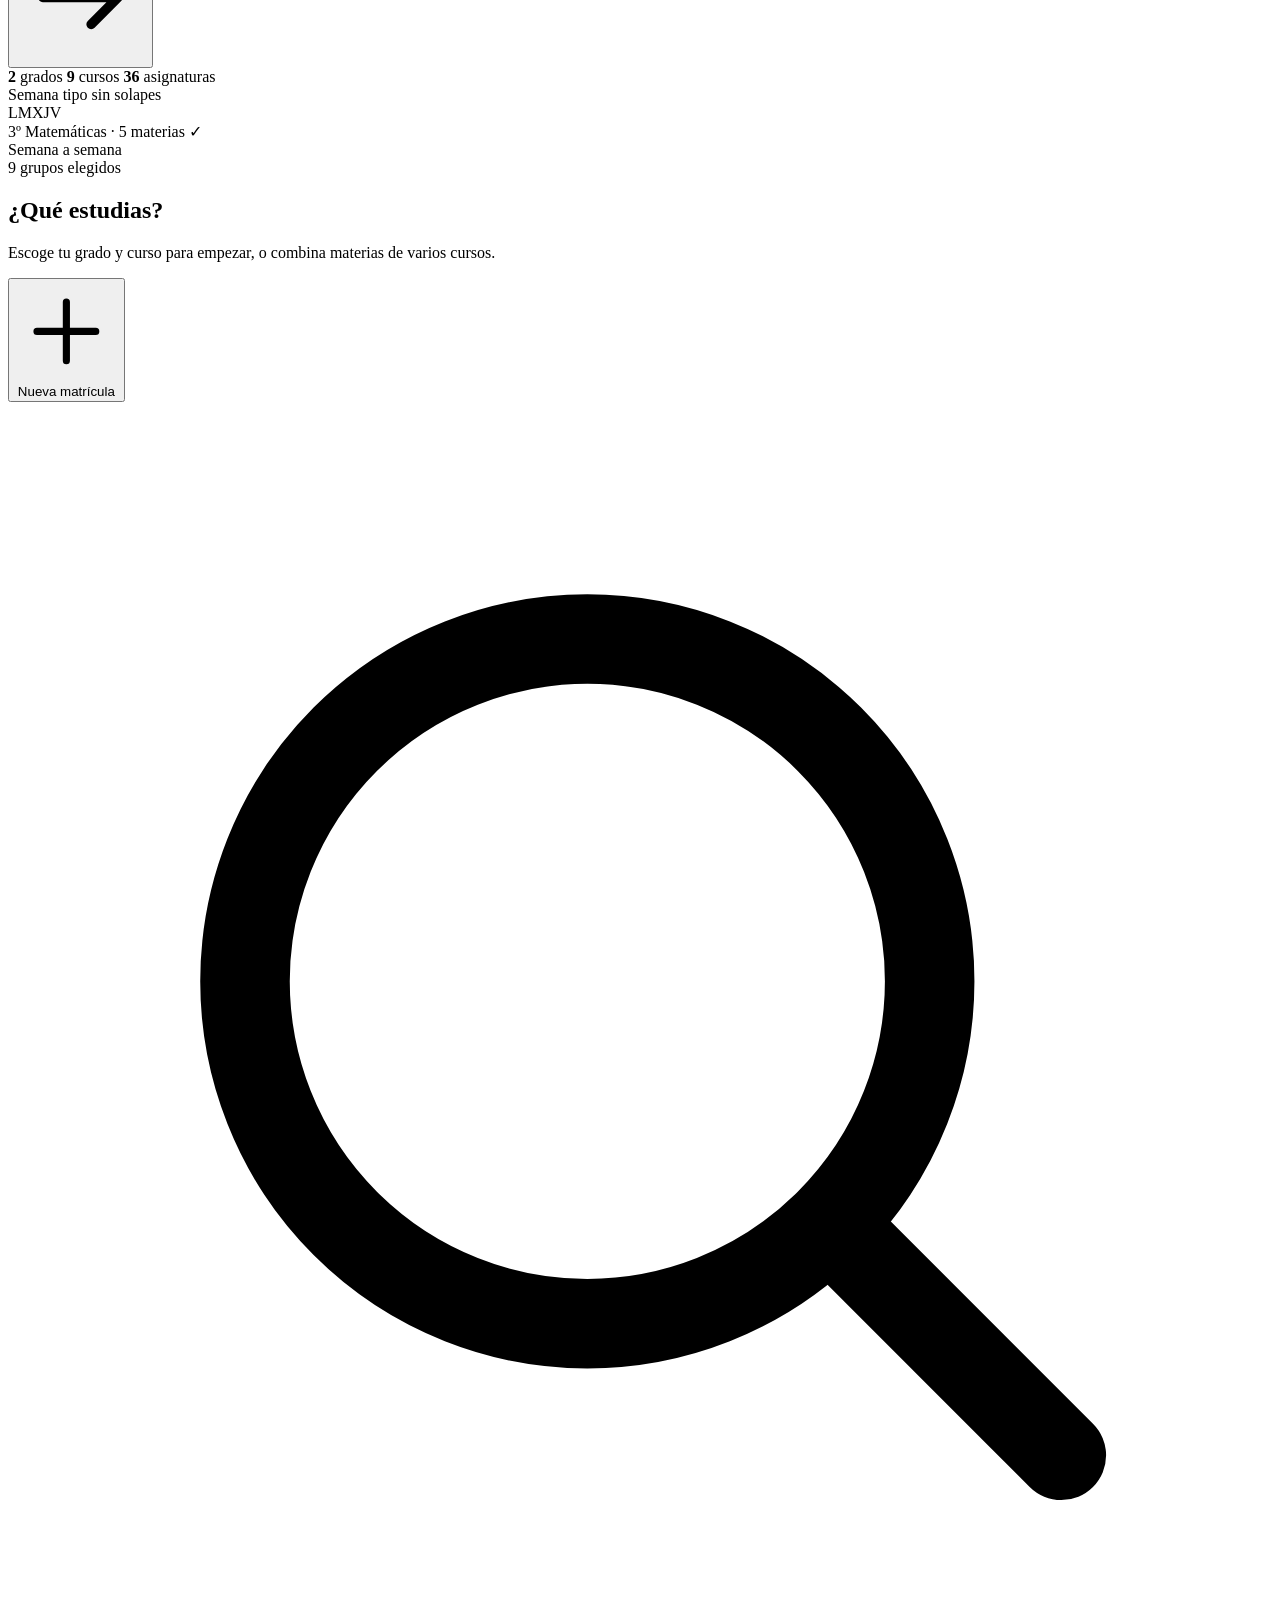
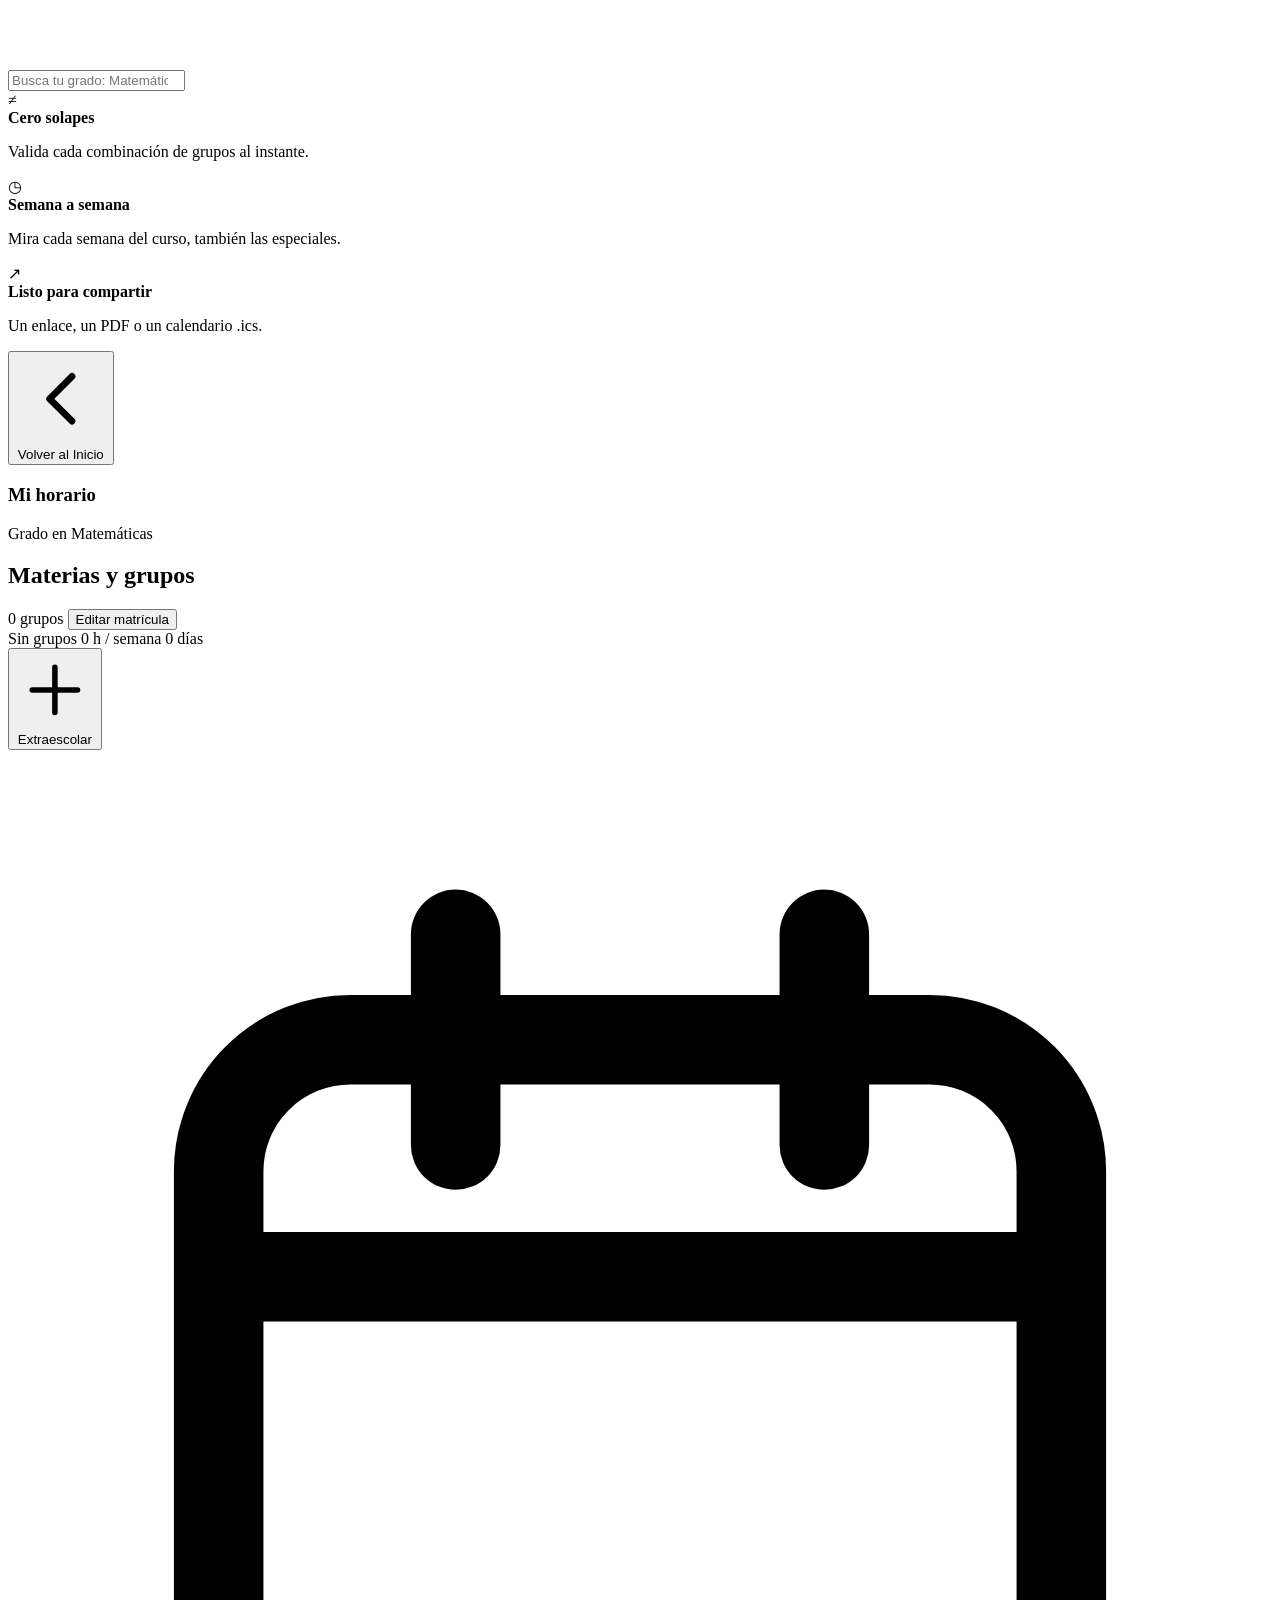
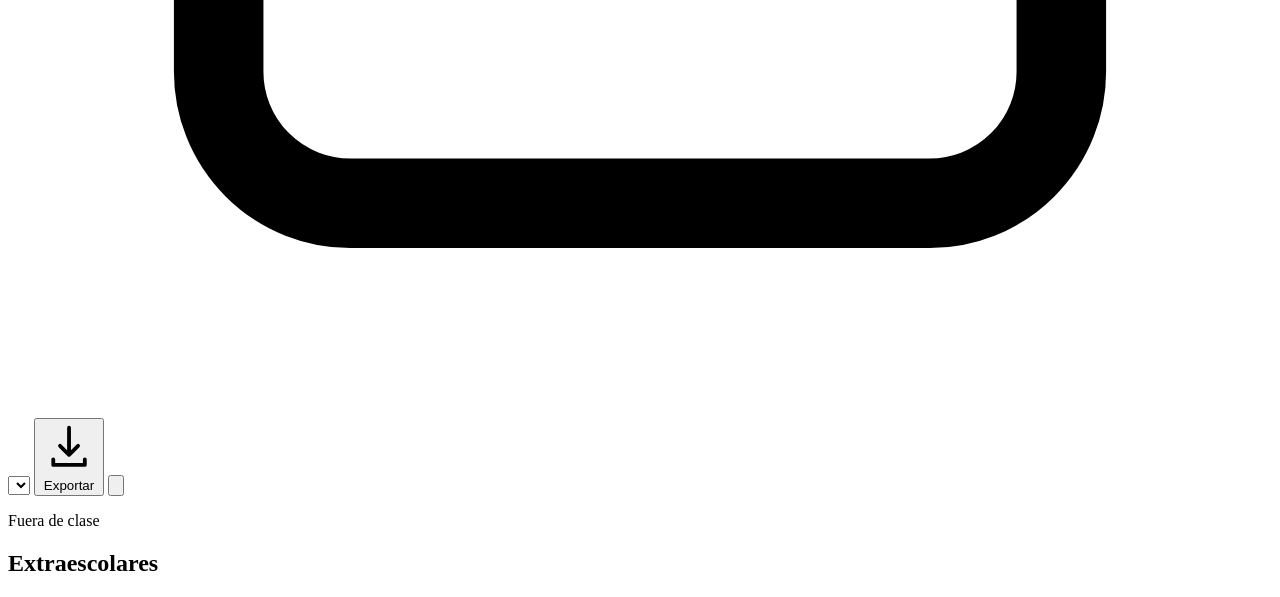
==== commit 4da429e5: "Próximamente, buscador de grados y conservar el horario al volver al inicio - Tarjeta "Próximamente"" ====
--- a/frontend/index.html
+++ b/frontend/index.html
@@ -28,11 +28,11 @@
           <svg class="icon-moon" viewBox="0 0 24 24" fill="none" aria-hidden="true"><path d="M20 15.2A8.5 8.5 0 0 1 8.8 4a8.5 8.5 0 1 0 11.2 11.2Z" stroke="currentColor" stroke-width="1.7" stroke-linejoin="round"/></svg>
         </button>
         <button class="icon-btn hidden" id="semester-toggle" type="button" aria-label="Cambiar a segundo cuatrimestre" title="Cambiar de cuatrimestre">
-          <span class="semester-label" id="semester-label">1C</span>
+          <span class="semester-label" id="semester-label">1º Cuatrimestre</span>
         </button>
-        <button class="btn btn-ghost hidden" id="share-btn" type="button">
+        <button class="btn btn-ghost hidden" id="share-btn" type="button" aria-label="Compartir">
           <svg viewBox="0 0 24 24" fill="none" aria-hidden="true"><path d="M8.6 13.7 15.4 17M15.4 7 8.6 10.3" stroke="currentColor" stroke-width="1.7" stroke-linecap="round"/><circle cx="6" cy="12" r="2.4" stroke="currentColor" stroke-width="1.7"/><circle cx="18" cy="5.5" r="2.4" stroke="currentColor" stroke-width="1.7"/><circle cx="18" cy="18.5" r="2.4" stroke="currentColor" stroke-width="1.7"/></svg>
-          Compartir
+          <span>Compartir</span>
         </button>
       </div>
     </header>
@@ -48,10 +48,9 @@
               Nosotros comprobamos los solapes, te enseñamos cada semana
               del curso y te dejamos un horario listo para compartir.
             </p>
-            <button class="btn btn-accent hero-resume hidden" id="resume-plan" type="button">
+            <button class="btn btn-accent hero-resume" id="configure-plan" type="button">
               <span class="hero-resume-copy">
-                <span>Ir a mi horario</span>
-                <small id="resume-plan-label"></small>
+                <span id="configure-plan-label">Configurar mi horario</span>
               </span>
               <svg viewBox="0 0 24 24" fill="none" aria-hidden="true"><path d="M5 12h14m0 0-5-5m5 5-5 5" stroke="currentColor" stroke-width="1.8" stroke-linecap="round" stroke-linejoin="round"/></svg>
             </button>
@@ -99,9 +98,13 @@
             </div>
             <button class="btn btn-ghost" id="custom-plan" type="button">
               <svg viewBox="0 0 24 24" fill="none" aria-hidden="true"><path d="M12 5v14M5 12h14" stroke="currentColor" stroke-width="1.7" stroke-linecap="round"/></svg>
-              Matrícula personalizada
+              Nueva matrícula
             </button>
           </div>
+          <label class="search-field degree-search">
+            <svg viewBox="0 0 24 24" fill="none" aria-hidden="true"><circle cx="11" cy="11" r="6.5" stroke="currentColor" stroke-width="1.7"/><path d="m16 16 4 4" stroke="currentColor" stroke-width="1.7" stroke-linecap="round"/></svg>
+            <input id="degree-search" type="search" placeholder="Busca tu grado: Matemáticas, Física, Informática…" aria-label="Buscar grado" autocomplete="off">
+          </label>
           <div class="degree-grid" id="degree-grid">
             <div class="degree-skeleton"></div>
             <div class="degree-skeleton"></div>
@@ -115,7 +118,7 @@
           </div>
           <div class="feature">
             <span class="feature-icon">◷</span>
-            <div><strong>Semana a semana</strong><p>Mira cada semana del curso y propón mover una clase.</p></div>
+            <div><strong>Semana a semana</strong><p>Mira cada semana del curso, también las especiales.</p></div>
           </div>
           <div class="feature">
             <span class="feature-icon">↗</span>
@@ -129,11 +132,13 @@
           <div class="panel-head">
             <button class="back-link" id="change-year" type="button">
               <svg viewBox="0 0 24 24" fill="none" aria-hidden="true"><path d="M15 6l-6 6 6 6" stroke="currentColor" stroke-width="1.8" stroke-linecap="round" stroke-linejoin="round"/></svg>
-              Cambiar plan
+              Volver al Inicio
             </button>
-            <h1 id="year-title">Primero</h1>
+            <h1 id="year-title">Mi horario</h1>
             <p id="year-subtitle">Grado en Matemáticas</p>
           </div>
+
+          <section class="upcoming hidden" id="upcoming" aria-live="polite" aria-label="Próxima clase"></section>
 
           <div class="panel-section-head">
             <h2>Materias y grupos</h2>
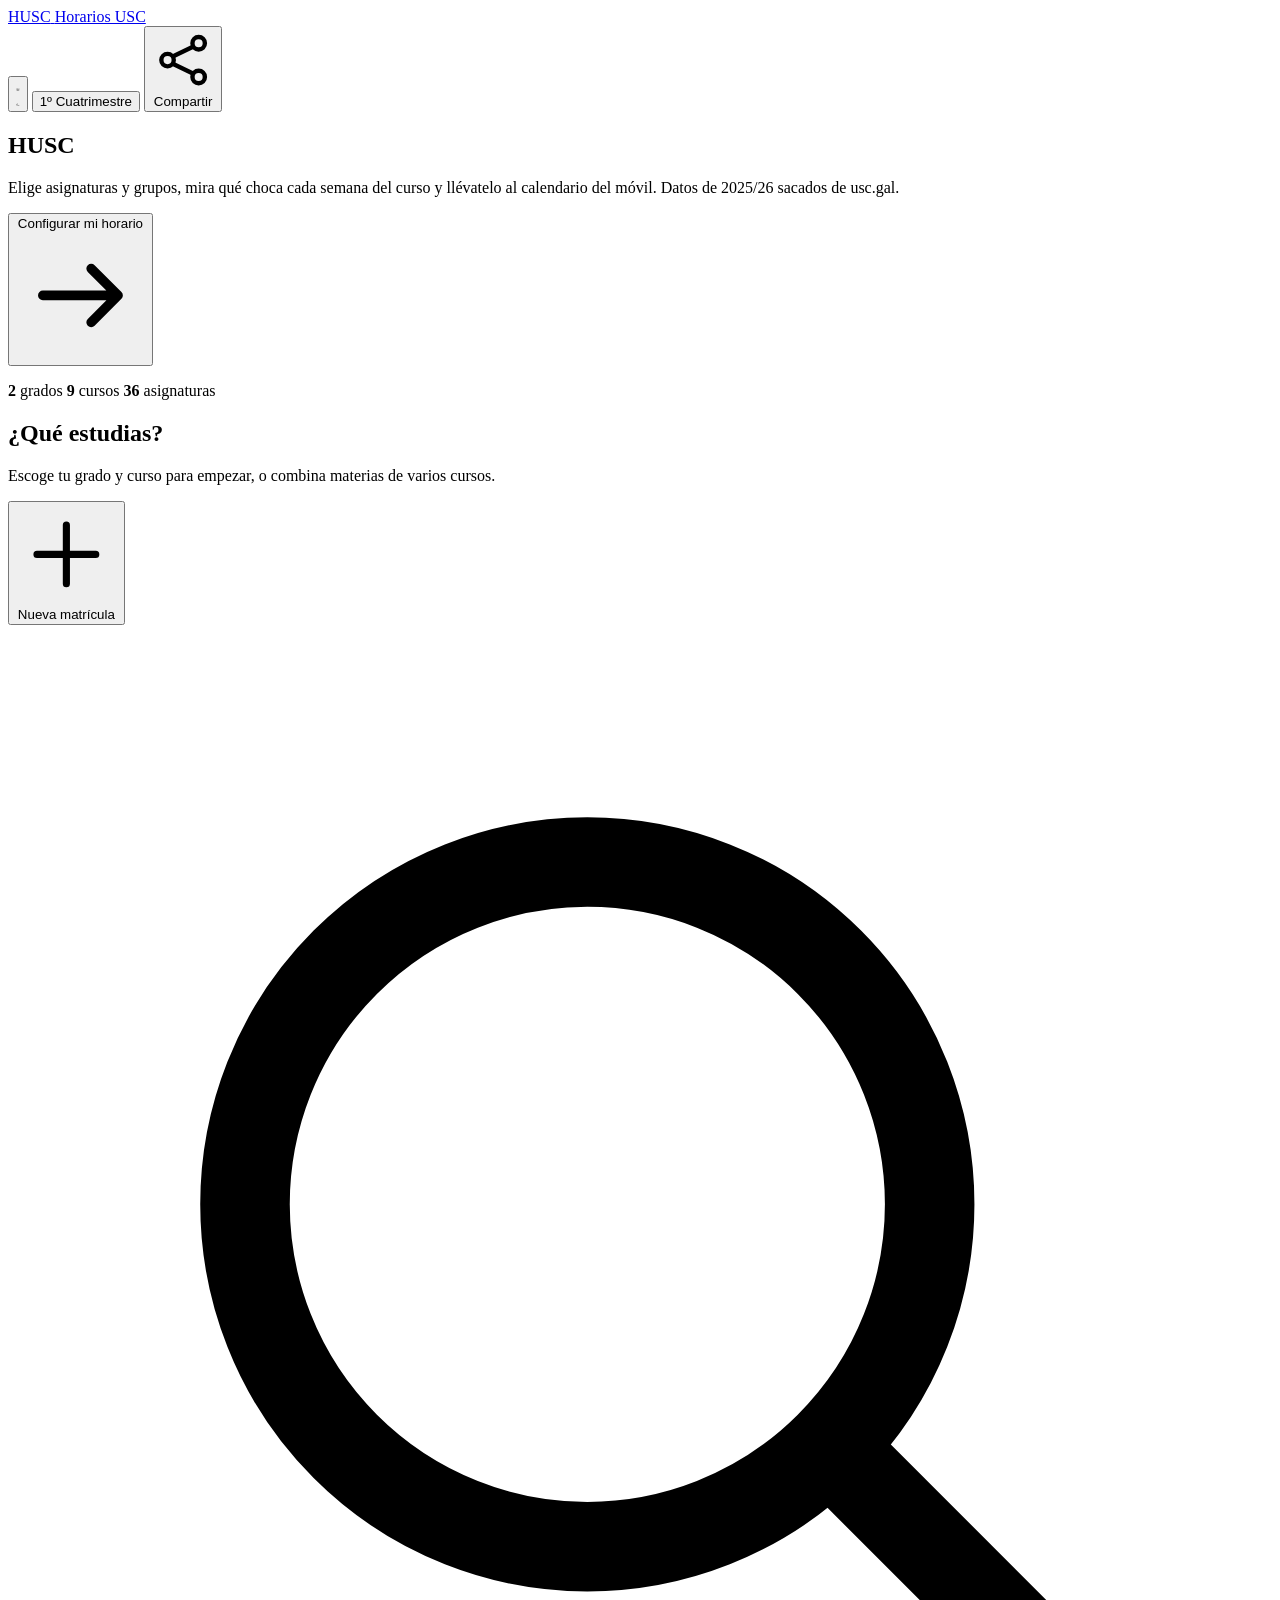
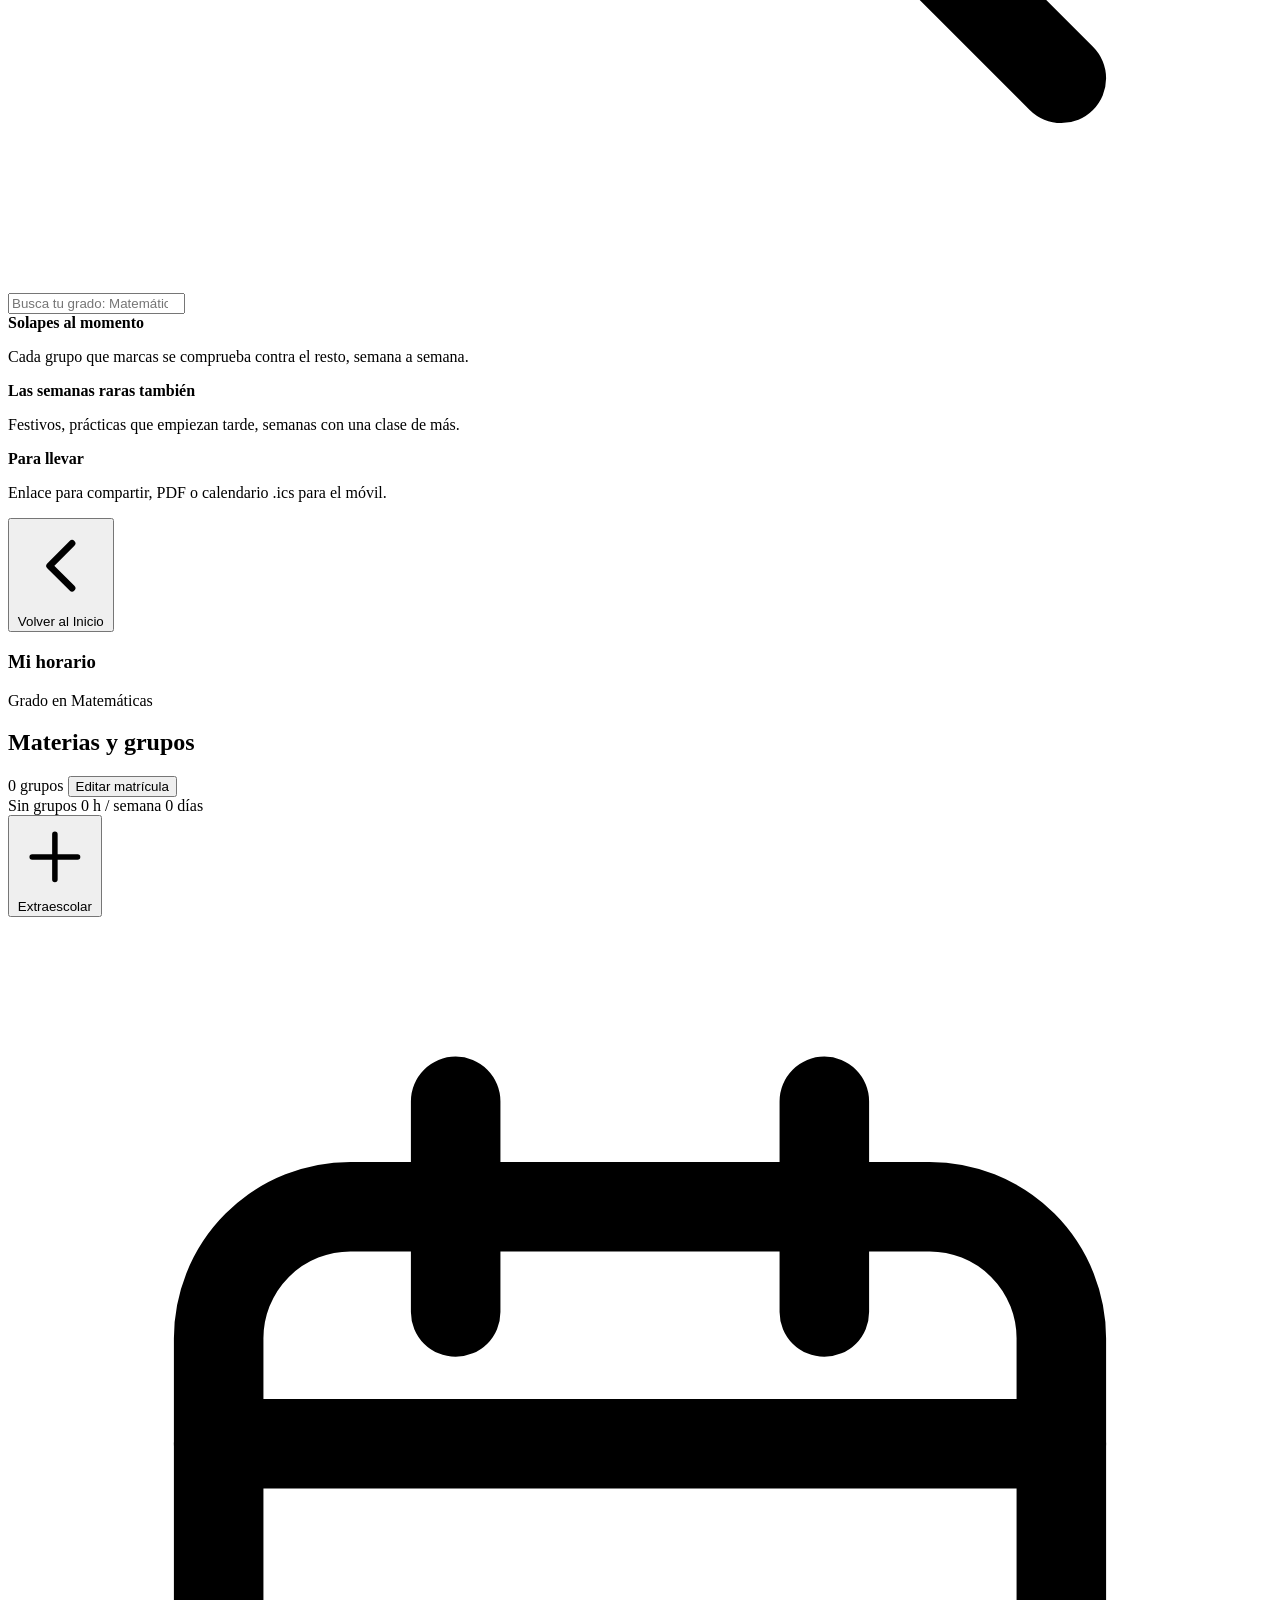
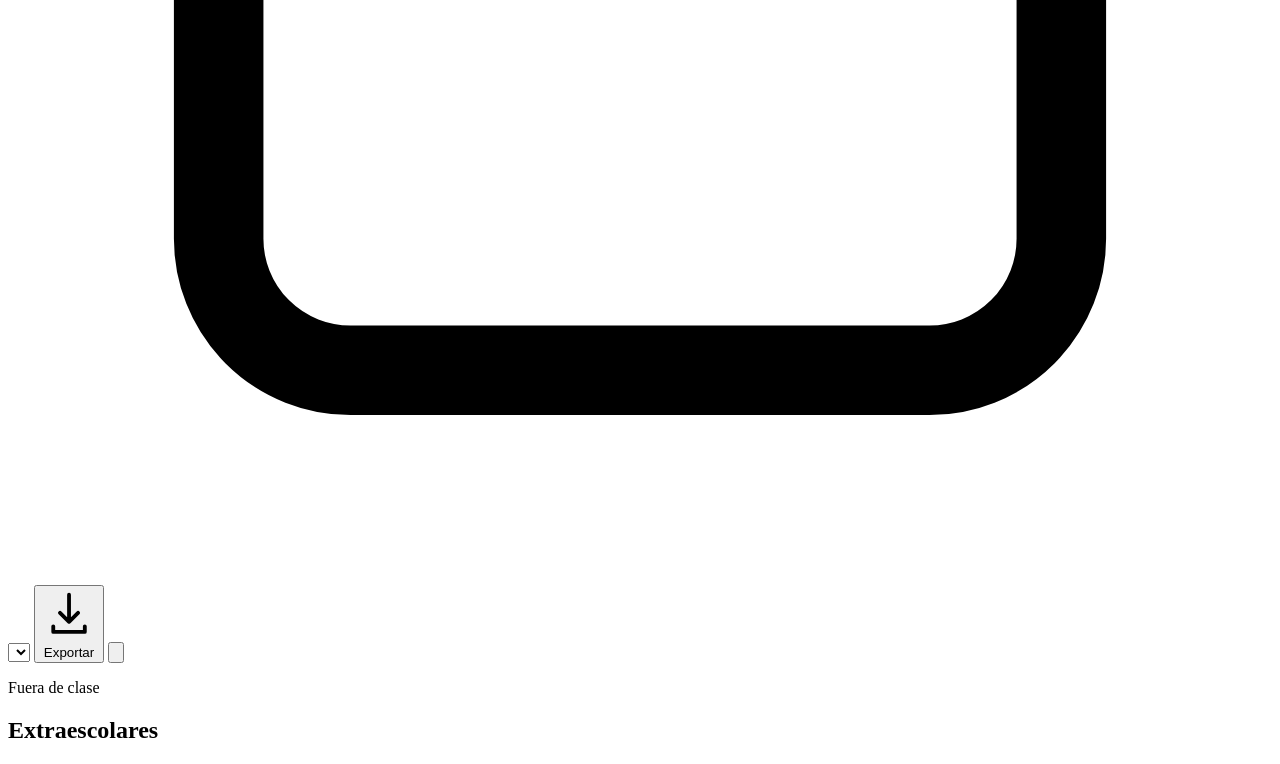
==== commit e485d506: "Portada más sobria y marca HUSC en la barra superior - Barra superior: «HUSC | Horarios USC» en luga" ====
--- a/frontend/index.html
+++ b/frontend/index.html
@@ -13,17 +13,14 @@
 <body>
   <div class="app-shell">
     <header class="topbar">
-      <a class="brand" href="/" id="brand-link" aria-label="Horario USC · Volver al inicio">
-        <span class="brand-mark" aria-hidden="true">
-          <svg viewBox="0 0 24 24" fill="none"><path d="M4 4h6v6H4zM14 4h6v6h-6zM4 14h6v6H4zM14 14h6v6h-6z" fill="currentColor"/></svg>
-        </span>
-        <span class="brand-name">Horario</span>
+      <a class="brand" href="/" id="brand-link" aria-label="HUSC · Volver al inicio">
+        <span class="brand-name">HUSC</span>
         <span class="brand-divider" aria-hidden="true"></span>
-        <span class="brand-sub">USC</span>
+        <span class="brand-sub">Horarios USC</span>
       </a>
       <div class="topbar-actions">
         <span class="chip chip-year hidden" id="year-chip"></span>
-        <button class="icon-btn hidden" id="theme-toggle" type="button" aria-label="Cambiar tema" title="Cambiar tema">
+        <button class="icon-btn" id="theme-toggle" type="button" aria-label="Cambiar tema" title="Cambiar tema">
           <svg class="icon-sun" viewBox="0 0 24 24" fill="none" aria-hidden="true"><circle cx="12" cy="12" r="4" stroke="currentColor" stroke-width="1.7"/><path d="M12 2.5v2M12 19.5v2M2.5 12h2M19.5 12h2M5.2 5.2l1.4 1.4M17.4 17.4l1.4 1.4M18.8 5.2l-1.4 1.4M6.6 17.4l-1.4 1.4" stroke="currentColor" stroke-width="1.7" stroke-linecap="round"/></svg>
           <svg class="icon-moon" viewBox="0 0 24 24" fill="none" aria-hidden="true"><path d="M20 15.2A8.5 8.5 0 0 1 8.8 4a8.5 8.5 0 1 0 11.2 11.2Z" stroke="currentColor" stroke-width="1.7" stroke-linejoin="round"/></svg>
         </button>
@@ -40,53 +37,23 @@
     <main class="page">
       <section class="landing" id="landing" aria-labelledby="landing-title">
         <div class="hero">
-          <div class="hero-copy">
-            <p class="eyebrow">Constructor de horarios · Universidade de Santiago</p>
-            <h1 id="landing-title">HUSC</h1>
-            <p class="hero-lead">
-              Elige tus grupos de expositiva, laboratorio y seminario.
-              Nosotros comprobamos los solapes, te enseñamos cada semana
-              del curso y te dejamos un horario listo para compartir.
-            </p>
+          <h1 id="landing-title">HUSC</h1>
+          <p class="hero-lead">
+            Elige asignaturas y grupos, mira qué choca cada semana del curso y
+            llévatelo al calendario del móvil. Datos de 2025/26 sacados de usc.gal.
+          </p>
+          <div class="hero-actions">
             <button class="btn btn-accent hero-resume" id="configure-plan" type="button">
               <span class="hero-resume-copy">
                 <span id="configure-plan-label">Configurar mi horario</span>
               </span>
               <svg viewBox="0 0 24 24" fill="none" aria-hidden="true"><path d="M5 12h14m0 0-5-5m5 5-5 5" stroke="currentColor" stroke-width="1.8" stroke-linecap="round" stroke-linejoin="round"/></svg>
             </button>
-            <div class="hero-meta">
+            <p class="hero-meta">
               <span><strong>2</strong> grados</span>
               <span><strong>9</strong> cursos</span>
               <span><strong>36</strong> asignaturas</span>
-            </div>
-          </div>
-          <div class="hero-art" aria-hidden="true">
-            <div class="hero-card">
-              <div class="hero-card-head">
-                <span>Semana tipo</span>
-                <span class="hero-live"><i></i> sin solapes</span>
-              </div>
-              <div class="hero-grid">
-                <div class="hero-days"><span>L</span><span>M</span><span>X</span><span>J</span><span>V</span></div>
-                <div class="hero-rows">
-                  <div class="hero-row"></div><div class="hero-row"></div><div class="hero-row"></div><div class="hero-row"></div><div class="hero-row"></div>
-                </div>
-                <span class="hero-block hb-1"></span>
-                <span class="hero-block hb-2"></span>
-                <span class="hero-block hb-3"></span>
-                <span class="hero-block hb-4"></span>
-                <span class="hero-block hb-5"></span>
-                <span class="hero-block hb-6"></span>
-                <span class="hero-block hb-7"></span>
-              </div>
-              <div class="hero-foot">
-                <span class="hero-avatar">3º</span>
-                <span>Matemáticas · 5 materias</span>
-                <span class="hero-check">✓</span>
-              </div>
-            </div>
-            <div class="hero-note hero-note-a">Semana a semana</div>
-            <div class="hero-note hero-note-b">9 grupos elegidos</div>
+            </p>
           </div>
         </div>
 
@@ -113,16 +80,16 @@
 
         <div class="feature-strip">
           <div class="feature">
-            <span class="feature-icon">≠</span>
-            <div><strong>Cero solapes</strong><p>Valida cada combinación de grupos al instante.</p></div>
+            <strong>Solapes al momento</strong>
+            <p>Cada grupo que marcas se comprueba contra el resto, semana a semana.</p>
           </div>
           <div class="feature">
-            <span class="feature-icon">◷</span>
-            <div><strong>Semana a semana</strong><p>Mira cada semana del curso, también las especiales.</p></div>
+            <strong>Las semanas raras también</strong>
+            <p>Festivos, prácticas que empiezan tarde, semanas con una clase de más.</p>
           </div>
           <div class="feature">
-            <span class="feature-icon">↗</span>
-            <div><strong>Listo para compartir</strong><p>Un enlace, un PDF o un calendario .ics.</p></div>
+            <strong>Para llevar</strong>
+            <p>Enlace para compartir, PDF o calendario .ics para el móvil.</p>
           </div>
         </div>
       </section>
@@ -223,7 +190,7 @@
   <dialog class="dialog" id="export-dialog">
     <div class="dialog-head">
       <div>
-        <p class="eyebrow">Llevátelo</p>
+        <p class="eyebrow">Llévatelo</p>
         <h2>Exportar horario</h2>
       </div>
       <button class="icon-btn icon-btn-small" type="button" data-close-dialog aria-label="Cerrar">
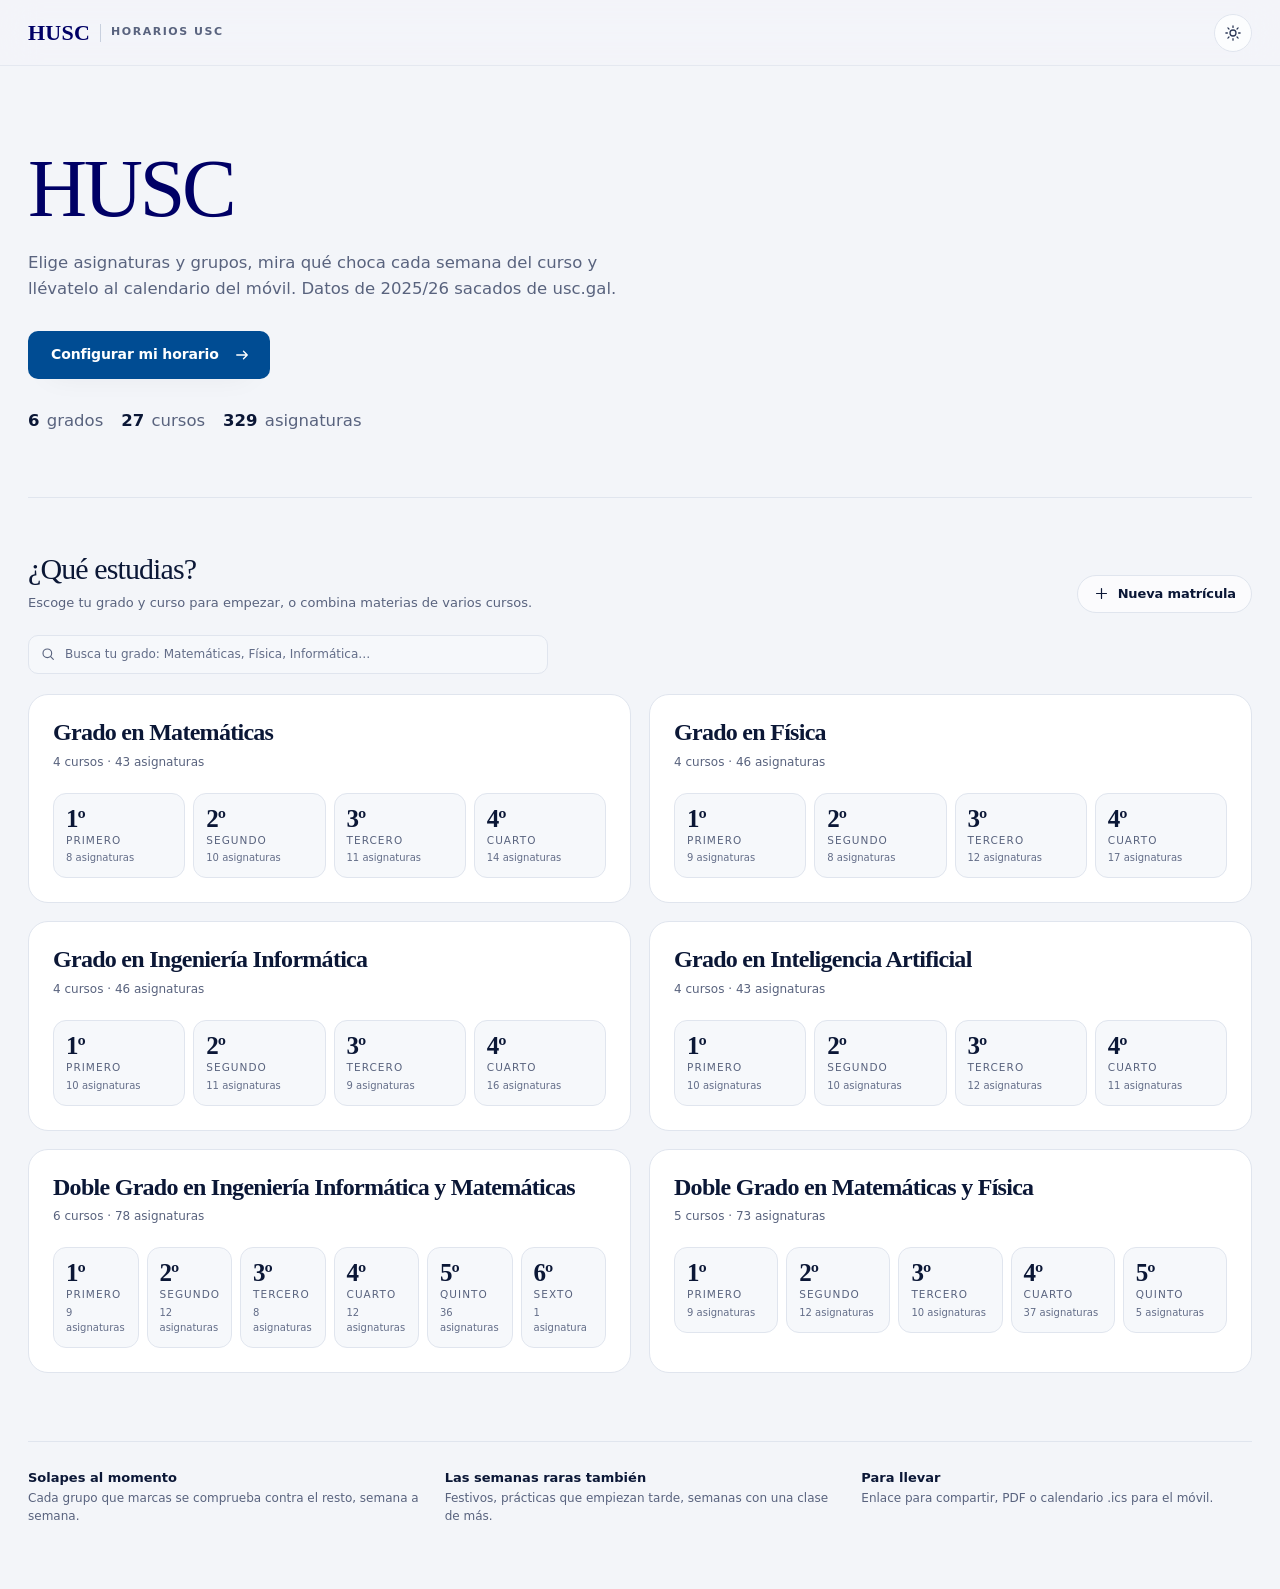
==== commit 05bf4167: "Paso a web estática para Pages" ====
--- a/frontend/index.html
+++ b/frontend/index.html
@@ -8,12 +8,12 @@
   <title>Horario · Constructor de horarios USC</title>
   <meta name="description" content="Elige tus grupos de expositiva, laboratorio y seminario y monta tu horario de la USC sin solapes.">
   <link rel="icon" href="data:image/svg+xml,%3Csvg xmlns='http://www.w3.org/2000/svg' viewBox='0 0 32 32'%3E%3Crect width='32' height='32' rx='8' fill='%23000066'/%3E%3Cpath d='M8 9h7v7H8zM17 9h7v7h-7zM8 18h7v7H8zM17 18h7v7h-7z' fill='%23ffffff'/%3E%3C/svg%3E">
-  <link rel="stylesheet" href="/css/styles.css">
+  <link rel="stylesheet" href="./css/styles.css">
 </head>
 <body>
   <div class="app-shell">
     <header class="topbar">
-      <a class="brand" href="/" id="brand-link" aria-label="HUSC · Volver al inicio">
+      <a class="brand" href="./" id="brand-link" aria-label="HUSC · Volver al inicio">
         <span class="brand-name">HUSC</span>
         <span class="brand-divider" aria-hidden="true"></span>
         <span class="brand-sub">Horarios USC</span>
@@ -206,9 +206,9 @@
         <span class="export-icon">◷</span>
         <span><strong>Calendario .ics</strong><small>15 semanas desde el próximo lunes</small></span>
       </button>
-      <button class="export-option" id="export-print" type="button">
-        <span class="export-icon">⌘</span>
-        <span><strong>Imprimir / PDF</strong><small>Vista limpia para papel</small></span>
+      <button class="export-option" id="export-pdf" type="button">
+        <span class="export-icon">⤓</span>
+        <span><strong>PDF</strong><small>La semana que ves, en A4 apaisado</small></span>
       </button>
     </div>
   </dialog>
@@ -223,7 +223,7 @@
         <svg viewBox="0 0 24 24" fill="none" aria-hidden="true"><path d="M6 6l12 12M18 6 6 18" stroke="currentColor" stroke-width="1.8" stroke-linecap="round"/></svg>
       </button>
     </div>
-    <p class="dialog-copy">Se repite cada semana. Te avisamos si coincide con una clase y «Resolver solapes» la respeta.</p>
+    <p class="dialog-copy">Se repite cada semana o solo en las que elijas. Te avisamos si coincide con una clase y «Resolver solapes» la respeta.</p>
     <form class="event-form" id="event-form">
       <label class="form-field form-field-wide">
         <span>Título</span>
@@ -253,6 +253,14 @@
         <span>Lugar <small>opcional</small></span>
         <input id="event-location" type="text" maxlength="120" placeholder="Pabellón, aula, oficina…">
       </label>
+      <fieldset class="event-weeks-field" id="event-weeks-field">
+        <legend>Semanas</legend>
+        <div class="event-weeks-mode">
+          <label><input type="radio" name="event-weeks-mode" value="all" checked><span>Todas las semanas</span></label>
+          <label><input type="radio" name="event-weeks-mode" value="some"><span>Solo algunas</span></label>
+        </div>
+        <div class="event-weeks hidden" id="event-weeks"></div>
+      </fieldset>
       <fieldset class="event-color-field">
         <legend>Color</legend>
         <div class="event-colors" id="event-colors">
@@ -303,6 +311,6 @@
     <div class="noscript">Esta aplicación necesita JavaScript para construir el horario.</div>
   </noscript>
 
-  <script type="module" src="/js/app.js"></script>
+  <script type="module" src="./js/app.js"></script>
 </body>
 </html>
--- a/frontend/css/styles.css
+++ b/frontend/css/styles.css
@@ -0,0 +1,1418 @@
+/* ==========================================================================
+   Horario USC — visual system
+   USC blue (#000066 / #004c93, from usc.gal), cool paper, editorial serif
+   headings and a precise timetable.
+   No external fonts or frameworks: the app must work offline.
+   ========================================================================== */
+
+:root {
+  --bg: #f3f5f9;
+  --bg-deep: #e8ecf3;
+  --surface: #ffffff;
+  --surface-2: #f6f8fb;
+  --surface-3: #edf1f7;
+  --ink: #0b1736;
+  --ink-soft: #2a3655;
+  --muted: #59637e;
+  --muted-2: #636d88;
+  --line: #e0e5ee;
+  --line-strong: #c8d0de;
+  --accent: #004c93;
+  --accent-deep: #000066;
+  --accent-soft: #e2ecf7;
+  --accent-ink: #ffffff;
+  --danger: #a83b2b;
+  --danger-soft: #fbe8e3;
+  --success: #2f6b3a;
+  --success-soft: #e3f1e5;
+  --warn: #805611;
+  --warn-soft: #f8eed8;
+  --info-soft: #e6eef7;
+  --info: #385f89;
+  --shadow: 0 30px 70px -42px rgba(11, 23, 54, 0.38);
+  --shadow-soft: 0 10px 30px -22px rgba(11, 23, 54, 0.32);
+  --radius: 20px;
+  --radius-sm: 13px;
+  --font-sans: "Segoe UI Variable", "Segoe UI", system-ui, -apple-system, BlinkMacSystemFont, "Helvetica Neue", Arial, sans-serif;
+  --font-display: "Iowan Old Style", "Palatino Linotype", "Book Antiqua", Palatino, Georgia, serif;
+  --font-mono: "Cascadia Mono", "SFMono-Regular", Consolas, "Liberation Mono", monospace;
+  --hour-height: 56px;
+  --minute-height: calc(var(--hour-height) / 60);
+  --topbar-h: 66px;
+}
+
+[data-theme="dark"] {
+  --bg: #0a0f1e;
+  --bg-deep: #070b17;
+  --surface: #111a2e;
+  --surface-2: #172138;
+  --surface-3: #1e2a45;
+  --ink: #eef2fa;
+  --ink-soft: #d0d8ea;
+  --muted: #9ca8c2;
+  --muted-2: #8995b1;
+  --line: #24304d;
+  --line-strong: #33416a;
+  --accent: #7fb3ec;
+  --accent-deep: #a9cdf5;
+  --accent-soft: #162a4b;
+  --accent-ink: #061229;
+  --danger: #f08a75;
+  --danger-soft: #3b211c;
+  --success: #8fd19b;
+  --success-soft: #1a3020;
+  --warn: #e1b05e;
+  --warn-soft: #382d18;
+  --info: #9dc3ea;
+  --info-soft: #1c2c3c;
+  --shadow: 0 30px 70px -42px rgba(0, 0, 0, 0.8);
+  --shadow-soft: 0 10px 30px -22px rgba(0, 0, 0, 0.8);
+}
+
+* { box-sizing: border-box; }
+
+html { scroll-behavior: smooth; }
+
+body {
+  margin: 0;
+  min-height: 100vh;
+  color: var(--ink);
+  background: var(--bg);
+  font-family: var(--font-sans);
+  font-size: 15px;
+  line-height: 1.5;
+  -webkit-font-smoothing: antialiased;
+  text-rendering: optimizeLegibility;
+}
+
+::selection { background: color-mix(in oklab, var(--accent) 28%, transparent); }
+
+button, input { font: inherit; color: inherit; }
+button { cursor: pointer; }
+button:disabled { cursor: not-allowed; opacity: 0.5; }
+a { color: inherit; text-decoration: none; }
+h1, h2, h3, p { margin: 0; }
+svg { display: block; }
+.hidden { display: none !important; }
+
+:focus-visible {
+  outline: 2px solid var(--accent);
+  outline-offset: 3px;
+}
+
+.page {
+  width: min(1460px, 100%);
+  margin: 0 auto;
+  padding: 0 28px 64px;
+}
+
+/* --------------------------------------------------------------------------
+   Top bar
+   -------------------------------------------------------------------------- */
+
+.topbar {
+  position: sticky;
+  top: 0;
+  z-index: 50;
+  height: var(--topbar-h);
+  display: flex;
+  align-items: center;
+  justify-content: space-between;
+  gap: 20px;
+  padding: 0 max(28px, calc((100vw - 1460px) / 2 + 28px));
+  border-bottom: 1px solid color-mix(in oklab, var(--line) 80%, transparent);
+  background: color-mix(in oklab, var(--bg) 82%, transparent);
+  backdrop-filter: blur(18px) saturate(1.2);
+}
+
+.brand {
+  display: inline-flex;
+  align-items: center;
+  gap: 10px;
+  border-radius: 10px;
+  font-weight: 650;
+  letter-spacing: -0.02em;
+  font-size: 17px;
+}
+.brand-name {
+  color: var(--accent-deep);
+  font-family: var(--font-display);
+  font-size: 22px;
+  font-weight: 600;
+  letter-spacing: 0.01em;
+}
+[data-theme="dark"] .brand-name { color: var(--ink); }
+
+.brand-divider { width: 1px; height: 18px; background: var(--line-strong); }
+.brand-sub {
+  color: var(--muted);
+  font-weight: 550;
+  font-size: 11px;
+  letter-spacing: 0.14em;
+  text-transform: uppercase;
+}
+
+.topbar-actions { display: flex; align-items: center; gap: 8px; }
+
+.chip {
+  display: inline-flex;
+  align-items: center;
+  height: 32px;
+  padding: 0 12px;
+  border: 1px solid var(--line);
+  border-radius: 999px;
+  background: color-mix(in oklab, var(--surface) 65%, transparent);
+  color: var(--muted);
+  font-size: 12px;
+  font-weight: 600;
+  white-space: nowrap;
+}
+
+.icon-btn {
+  display: inline-grid;
+  place-items: center;
+  width: 38px;
+  height: 38px;
+  padding: 0;
+  border: 1px solid var(--line);
+  border-radius: 50%;
+  background: color-mix(in oklab, var(--surface) 72%, transparent);
+  color: var(--ink-soft);
+  transition: background 160ms ease, color 160ms ease, transform 160ms ease;
+}
+.icon-btn:hover { background: var(--surface); color: var(--ink); transform: translateY(-1px); }
+.icon-btn svg { width: 18px; height: 18px; }
+.icon-btn-small { width: 33px; height: 33px; }
+.semester-label { font-size: 12px; font-weight: 750; letter-spacing: -0.02em; line-height: 1; white-space: nowrap; }
+/* The term switch carries a full label ("1º Cuatrimestre"), so it is a pill. */
+#semester-toggle { width: auto; padding: 0 14px; border-radius: 999px; }
+.icon-btn-small svg { width: 16px; height: 16px; }
+
+[data-theme="light"] .icon-moon { display: none; }
+[data-theme="dark"] .icon-sun { display: none; }
+
+.btn {
+  display: inline-flex;
+  align-items: center;
+  justify-content: center;
+  gap: 8px;
+  min-height: 38px;
+  padding: 0 15px;
+  border: 1px solid transparent;
+  border-radius: 999px;
+  background: transparent;
+  font-size: 13px;
+  font-weight: 620;
+  letter-spacing: -0.01em;
+  transition: background 160ms ease, border-color 160ms ease, color 160ms ease, transform 160ms ease, box-shadow 160ms ease;
+  white-space: nowrap;
+}
+.btn svg { width: 17px; height: 17px; }
+.btn:hover { transform: translateY(-1px); }
+.btn:active { transform: translateY(0); }
+.btn-ghost { border-color: var(--line); background: color-mix(in oklab, var(--surface) 68%, transparent); }
+.btn-ghost:hover { background: var(--surface); border-color: var(--line-strong); }
+.btn-quiet { color: var(--muted); border-color: transparent; }
+.btn-quiet:hover { color: var(--ink); background: var(--surface-2); }
+.btn-accent { background: var(--accent); color: var(--accent-ink); box-shadow: var(--shadow-soft); }
+.btn-accent:hover { background: var(--accent-deep); }
+.btn-danger { background: var(--danger-soft); color: var(--danger); border-color: color-mix(in oklab, var(--danger) 22%, transparent); }
+.btn-danger:hover { background: color-mix(in oklab, var(--danger) 16%, var(--surface)); }
+.btn-wide { width: 100%; min-height: 44px; font-size: 13.5px; }
+
+/* Week picker: a native select dressed as a quiet button. */
+.week-picker {
+  position: relative;
+  display: inline-flex;
+  align-items: center;
+  min-height: 38px;
+  border-radius: 999px;
+  color: var(--muted);
+  transition: background 140ms ease, color 140ms ease;
+}
+.week-picker:hover,
+.week-picker:focus-within { color: var(--ink); background: var(--surface-2); }
+.week-picker svg {
+  position: absolute;
+  left: 13px;
+  width: 16px;
+  height: 16px;
+  pointer-events: none;
+}
+.week-picker select {
+  max-width: 260px;
+  min-height: 38px;
+  padding: 0 30px 0 37px;
+  border: 0;
+  border-radius: 999px;
+  background: transparent url("data:image/svg+xml,%3Csvg xmlns='http://www.w3.org/2000/svg' viewBox='0 0 24 24' fill='none'%3E%3Cpath d='m7 10 5 5 5-5' stroke='%23888' stroke-width='2' stroke-linecap='round' stroke-linejoin='round'/%3E%3C/svg%3E") no-repeat right 11px center / 14px;
+  color: inherit;
+  font: inherit;
+  font-size: 13px;
+  font-weight: 620;
+  letter-spacing: -0.01em;
+  text-overflow: ellipsis;
+  cursor: pointer;
+  appearance: none;
+}
+.week-picker select:focus-visible { outline: 2px solid var(--accent); outline-offset: 2px; }
+.week-picker select option { color: var(--ink); background: var(--surface); }
+.btn-label { display: inline-flex; align-items: center; gap: 8px; }
+
+/* --------------------------------------------------------------------------
+   Landing / hero
+   -------------------------------------------------------------------------- */
+
+.landing { padding-top: 58px; }
+
+.hero {
+  padding: 24px 0 64px;
+  border-bottom: 1px solid var(--line);
+}
+
+.eyebrow {
+  color: var(--accent);
+  font-size: 11px;
+  font-weight: 720;
+  letter-spacing: 0.16em;
+  text-transform: uppercase;
+}
+
+.hero h1 {
+  font-family: var(--font-display);
+  font-size: clamp(3.4rem, 6.4vw, 5.2rem);
+  font-weight: 500;
+  line-height: 1;
+  letter-spacing: -0.04em;
+  color: var(--accent-deep);
+  max-width: 760px;
+}
+[data-theme="dark"] .hero h1 { color: var(--ink); }
+
+.hero-lead {
+  max-width: 600px;
+  margin-top: 20px;
+  color: var(--muted);
+  font-size: 16.5px;
+  line-height: 1.6;
+}
+
+.hero-actions {
+  display: flex;
+  flex-direction: column;
+  align-items: flex-start;
+  /* Same visible space above and below the button (30px between the text
+     and the button on both sides, once line-height is taken into account). */
+  gap: 30px;
+  margin-top: 28px;
+}
+
+/* Shortcut from the landing back to the timetable being edited. */
+.hero-resume {
+  min-height: 48px;
+  padding: 0 18px 0 22px;
+  gap: 14px;
+  border-radius: 10px;
+}
+.hero-resume svg { width: 18px; height: 18px; }
+.hero-resume-copy {
+  display: flex;
+  flex-direction: column;
+  align-items: flex-start;
+  line-height: 1.2;
+  font-size: 14px;
+}
+
+.hero-meta {
+  display: flex;
+  flex-wrap: wrap;
+  gap: 4px 18px;
+  color: var(--muted);
+  font-size: 16.5px;
+}
+.hero-meta strong { color: var(--ink); font-weight: 650; margin-right: 2px; }
+
+
+/* --------------------------------------------------------------------------
+   Degrees
+   -------------------------------------------------------------------------- */
+
+.degrees-section { margin-top: 48px; }
+
+.section-heading {
+  display: flex;
+  align-items: flex-end;
+  justify-content: space-between;
+  gap: 20px;
+  margin-bottom: 22px;
+}
+.section-heading h2 {
+  font-family: var(--font-display);
+  font-size: 30px;
+  font-weight: 500;
+  letter-spacing: -0.03em;
+}
+.section-heading p { margin-top: 2px; color: var(--muted); font-size: 13px; }
+.degree-search { max-width: 520px; height: 46px; margin-bottom: 20px; border-radius: 13px; background: var(--surface); }
+.degree-search input { font-size: 14px; }
+.degree-empty {
+  grid-column: 1 / -1;
+  padding: 34px 20px;
+  border: 1px dashed var(--line-strong);
+  border-radius: var(--radius);
+  color: var(--muted);
+  font-size: 13.5px;
+  text-align: center;
+}
+.degree-empty strong { color: var(--ink); }
+
+.degree-grid {
+  display: grid;
+  grid-template-columns: repeat(2, minmax(0, 1fr));
+  gap: 18px;
+}
+
+.degree-card {
+  position: relative;
+  overflow: hidden;
+  padding: 24px;
+  border: 1px solid var(--line);
+  border-radius: var(--radius);
+  background: var(--surface);
+  transition: border-color 180ms ease;
+}
+.degree-card:hover { border-color: var(--line-strong); }
+.degree-name {
+  font-family: var(--font-display);
+  font-size: 24px;
+  line-height: 1.15;
+  letter-spacing: -0.03em;
+}
+.degree-meta { margin-top: 6px; color: var(--muted); font-size: 12px; }
+.year-grid {
+  display: grid;
+  grid-template-columns: repeat(auto-fit, minmax(82px, 1fr));
+  gap: 8px;
+  margin-top: 22px;
+}
+.year-btn {
+  position: relative;
+  display: flex;
+  flex-direction: column;
+  align-items: flex-start;
+  gap: 2px;
+  min-height: 82px;
+  padding: 12px;
+  border: 1px solid var(--line);
+  border-radius: 13px;
+  background: var(--surface-2);
+  text-align: left;
+  transition: background 160ms ease, border-color 160ms ease, transform 160ms ease;
+}
+.year-btn:hover { background: var(--accent-soft); border-color: color-mix(in oklab, var(--accent) 30%, var(--line)); }
+.year-btn .year-num {
+  font-family: var(--font-display);
+  font-size: 25px;
+  line-height: 1;
+  font-weight: 600;
+  letter-spacing: -0.04em;
+}
+.year-btn .year-label { color: var(--muted); font-size: 10.5px; text-transform: uppercase; letter-spacing: 0.1em; }
+.year-btn .year-count { margin-top: auto; color: var(--muted-2); font-size: 10px; }
+.year-btn .year-arrow { position: absolute; right: 10px; top: 10px; color: var(--muted-2); opacity: 0; transition: opacity 160ms ease, translate 160ms ease; }
+.year-btn:hover .year-arrow { opacity: 1; translate: 2px -2px; }
+
+.degree-skeleton {
+  height: 220px;
+  border-radius: var(--radius);
+  border: 1px solid var(--line);
+  background: linear-gradient(100deg, var(--surface) 20%, var(--surface-3) 40%, var(--surface) 60%);
+  background-size: 220% 100%;
+  animation: shimmer 1.4s infinite linear;
+}
+@keyframes shimmer { to { background-position: -120% 0; } }
+
+.feature-strip {
+  display: grid;
+  grid-template-columns: repeat(3, 1fr);
+  gap: 26px;
+  margin-top: 68px;
+  padding-top: 26px;
+  border-top: 1px solid var(--line);
+}
+.feature { min-width: 0; }
+.feature strong { display: block; font-size: 13px; font-weight: 680; }
+.feature p { margin-top: 2px; color: var(--muted); font-size: 12px; line-height: 1.5; }
+
+/* --------------------------------------------------------------------------
+   Workspace layout
+   -------------------------------------------------------------------------- */
+
+.workspace {
+  display: grid;
+  grid-template-columns: 388px minmax(0, 1fr);
+  gap: 18px;
+  align-items: start;
+  padding-top: 22px;
+}
+
+.panel {
+  border: 1px solid var(--line);
+  border-radius: var(--radius);
+  background: var(--surface);
+  box-shadow: var(--shadow-soft);
+}
+
+.selector-panel {
+  position: sticky;
+  top: calc(var(--topbar-h) + 14px);
+  display: flex;
+  flex-direction: column;
+  max-height: calc(100vh - var(--topbar-h) - 28px);
+  padding: 20px;
+  overflow: hidden;
+}
+
+.panel-head { flex: 0 0 auto; padding: 2px 2px 16px; }
+.back-link {
+  display: inline-flex;
+  align-items: center;
+  gap: 3px;
+  margin-left: -5px;
+  padding: 3px 6px 3px 2px;
+  border: none;
+  border-radius: 8px;
+  background: none;
+  color: var(--muted);
+  font-size: 11.5px;
+  font-weight: 600;
+}
+.back-link:hover { color: var(--ink); background: var(--surface-2); }
+.back-link svg { width: 14px; height: 14px; }
+.panel-head h1 {
+  margin-top: 8px;
+  font-family: var(--font-display);
+  font-size: 31px;
+  font-weight: 500;
+  letter-spacing: -0.04em;
+  line-height: 1;
+}
+.panel-head p { margin-top: 5px; color: var(--muted); font-size: 12.5px; }
+
+/* "Próximamente": the next class, drawn like a timetable block but in the
+   app colour instead of the subject's. */
+.upcoming { flex: 0 0 auto; margin: 0 2px 16px; }
+.upcoming-kicker {
+  margin-bottom: 6px;
+  color: var(--accent);
+  font-size: 9.5px;
+  font-weight: 750;
+  letter-spacing: 0.14em;
+  text-transform: uppercase;
+}
+.upcoming-kicker span { color: var(--muted); letter-spacing: 0.04em; text-transform: none; font-weight: 650; }
+.upcoming-block {
+  --subject-color: var(--accent);
+  display: flex;
+  flex-direction: column;
+  gap: 2px;
+  padding: 9px 11px;
+  border-left: 3px solid var(--accent);
+  border-radius: 9px;
+  background: color-mix(in oklab, var(--accent) 13%, var(--surface));
+  line-height: 1.25;
+}
+.upcoming-block + .upcoming-block { margin-top: 6px; }
+.upcoming-block .tt-block-name { font-size: 12.5px; -webkit-line-clamp: 2; }
+.upcoming-block .tt-block-meta { font-size: 10px; }
+.upcoming-foot { display: flex; align-items: baseline; justify-content: space-between; gap: 8px; margin-top: 3px; }
+.upcoming-time { color: var(--ink-soft); font-family: var(--font-mono); font-size: 10px; font-weight: 650; }
+.upcoming-block .tt-block-building { margin-top: 0; font-size: 10px; }
+
+.spinner {
+  width: 14px;
+  height: 14px;
+  border: 2px solid color-mix(in oklab, currentColor 25%, transparent);
+  border-top-color: currentColor;
+  border-radius: 50%;
+  animation: spin 0.7s linear infinite;
+}
+@keyframes spin { to { transform: rotate(360deg); } }
+
+.panel-section-head {
+  display: flex;
+  flex: 0 0 auto;
+  align-items: baseline;
+  justify-content: space-between;
+  gap: 10px;
+  padding: 19px 2px 10px;
+}
+.panel-section-head h2 { font-size: 12px; font-weight: 700; letter-spacing: 0.02em; }
+.panel-section-head span { color: var(--muted); font-size: 10.5px; }
+.panel-section-actions { display: flex; align-items: baseline; gap: 9px; }
+.text-btn {
+  padding: 2px 0;
+  border: none;
+  background: none;
+  color: var(--accent);
+  font-size: 10.5px;
+  font-weight: 680;
+  text-decoration: underline;
+  text-decoration-color: color-mix(in oklab, var(--accent) 35%, transparent);
+  text-underline-offset: 3px;
+}
+.text-btn:hover { color: var(--accent-deep); text-decoration-color: currentColor; }
+
+.subject-list {
+  flex: 1 1 auto;
+  min-height: 0;
+  margin: 0 -6px;
+  padding: 0 6px 6px;
+  overflow-y: auto;
+  scrollbar-width: thin;
+  scrollbar-color: var(--line-strong) transparent;
+}
+
+.subject-card {
+  margin-bottom: 8px;
+  padding: 13px;
+  border: 1px solid var(--line);
+  border-radius: 14px;
+  background: var(--surface);
+  transition: border-color 160ms ease, box-shadow 160ms ease;
+}
+.subject-card:hover { border-color: var(--line-strong); }
+.subject-card.has-selection { box-shadow: inset 3px 0 0 var(--subject-color); }
+.subject-head { display: flex; align-items: flex-start; gap: 9px; }
+.subject-dot {
+  flex: 0 0 8px;
+  width: 8px;
+  height: 8px;
+  margin-top: 6px;
+  border-radius: 50%;
+  background: var(--subject-color);
+  box-shadow: 0 0 0 3px color-mix(in oklab, var(--subject-color) 13%, transparent);
+}
+.subject-title { display: flex; min-width: 0; flex-direction: column; gap: 1px; }
+.subject-name {
+  color: var(--ink);
+  font-size: 12.5px;
+  font-weight: 640;
+  line-height: 1.32;
+  letter-spacing: -0.01em;
+}
+.subject-hours { color: var(--muted-2); font-size: 9.5px; }
+.subject-origin {
+  color: var(--muted-2);
+  font-size: 8.5px;
+  font-weight: 650;
+  letter-spacing: 0.01em;
+}
+.subject-check {
+  margin-left: auto;
+  flex: 0 0 auto;
+  color: var(--muted-2);
+  font-size: 10px;
+  font-weight: 700;
+}
+.subject-check.is-complete { color: var(--accent); }
+
+.group-type { margin-top: 10px; }
+.group-type-head {
+  display: flex;
+  align-items: center;
+  justify-content: space-between;
+  gap: 8px;
+  color: var(--muted);
+  font-size: 8.5px;
+  font-weight: 720;
+  letter-spacing: 0.11em;
+  text-transform: uppercase;
+}
+.group-type-head .missing { color: var(--warn); letter-spacing: 0.02em; text-transform: none; font-weight: 600; font-size: 9px; }
+.group-options { display: flex; flex-wrap: wrap; gap: 5px; margin-top: 5px; }
+.group-pill {
+  position: relative;
+  display: inline-flex;
+  align-items: center;
+  gap: 4px;
+  min-height: 27px;
+  padding: 0 8px;
+  border: 1px solid var(--line);
+  border-radius: 999px;
+  background: var(--surface-2);
+  color: var(--ink-soft);
+  font-family: var(--font-mono);
+  font-size: 9.5px;
+  font-weight: 600;
+  letter-spacing: -0.02em;
+  transition: background 140ms ease, border-color 140ms ease, color 140ms ease, transform 140ms ease;
+}
+.group-pill:hover { background: color-mix(in oklab, var(--subject-color) 9%, var(--surface)); border-color: color-mix(in oklab, var(--subject-color) 35%, var(--line)); transform: translateY(-1px); }
+.group-pill.is-selected {
+  background: color-mix(in oklab, var(--subject-color) 85%, #000);
+  border-color: color-mix(in oklab, var(--subject-color) 85%, #000);
+  color: #fff;
+  box-shadow: 0 4px 10px -6px var(--subject-color);
+}
+[data-theme="dark"] .group-pill.is-selected {
+  border-color: var(--subject-color);
+  background: color-mix(in oklab, var(--subject-color) 68%, var(--surface));
+  color: #fff;
+}
+.group-pill .pill-close { display: none; font-family: var(--font-sans); font-size: 11px; opacity: 0.75; }
+.group-pill.is-selected .pill-close { display: inline; }
+.group-pill .pill-pin { display: none; font-family: var(--font-sans); font-size: 8px; }
+.group-pill.is-pinned .pill-pin { display: inline; }
+.group-pill.is-pinned { outline: 1px dashed color-mix(in oklab, var(--subject-color) 55%, transparent); outline-offset: 2px; }
+.group-pill.is-conflict::after {
+  content: "";
+  width: 5px;
+  height: 5px;
+  border-radius: 50%;
+  background: var(--danger);
+  box-shadow: 0 0 0 2px color-mix(in oklab, var(--danger) 15%, transparent);
+}
+.group-pill.is-selected.is-conflict::after { background: #fff; box-shadow: 0 0 0 2px rgba(255, 255, 255, 0.25); }
+
+/* --------------------------------------------------------------------------
+   Main column, toolbar, alerts
+   -------------------------------------------------------------------------- */
+
+.main-column { display: grid; gap: 16px; min-width: 0; }
+
+.timetable-panel { padding: 16px 16px 12px; }
+
+.calendar-toolbar {
+  display: flex;
+  align-items: center;
+  justify-content: space-between;
+  gap: 12px;
+  min-height: 38px;
+  padding: 0 2px 12px;
+}
+.status-line { display: flex; align-items: center; gap: 9px; flex-wrap: wrap; }
+.status-pill {
+  display: inline-flex;
+  align-items: center;
+  gap: 6px;
+  min-height: 28px;
+  padding: 0 10px;
+  border-radius: 999px;
+  background: var(--accent-soft);
+  color: var(--accent);
+  font-size: 10.5px;
+  font-weight: 700;
+}
+.status-pill::before { content: ""; width: 6px; height: 6px; border-radius: 50%; background: currentColor; }
+.status-pill.is-empty { background: var(--surface-2); color: var(--muted); }
+.status-pill.is-danger { background: var(--danger-soft); color: var(--danger); }
+.status-pill.is-warn { background: var(--warn-soft); color: var(--warn); }
+.stat { color: var(--muted); font-size: 11.5px; font-weight: 550; }
+.stat-sep { width: 1px; height: 13px; background: var(--line); }
+.toolbar-actions { display: flex; align-items: center; gap: 4px; }
+
+.alerts { display: grid; gap: 7px; margin: 0 2px 12px; }
+.alerts:empty { display: none; }
+.alert {
+  display: flex;
+  align-items: flex-start;
+  gap: 9px;
+  padding: 9px 11px;
+  border: 1px solid transparent;
+  border-radius: 11px;
+  font-size: 11.5px;
+  line-height: 1.45;
+}
+.alert-icon { flex: 0 0 auto; font-weight: 800; font-size: 12px; line-height: 1.35; }
+.alert strong { font-weight: 700; }
+.alert-danger { background: var(--danger-soft); border-color: color-mix(in oklab, var(--danger) 18%, transparent); color: var(--danger); }
+.alert-warn { background: var(--warn-soft); border-color: color-mix(in oklab, var(--warn) 18%, transparent); color: var(--warn); }
+.alert-success { background: var(--success-soft); border-color: color-mix(in oklab, var(--success) 20%, transparent); color: var(--success); }
+.alert-info { background: var(--info-soft); border-color: color-mix(in oklab, var(--info) 16%, transparent); color: var(--info); }
+.alert ul { display: flex; flex-wrap: wrap; gap: 3px 12px; margin: 3px 0 0; padding: 0; list-style: none; }
+.alert li::before { content: "·"; margin-right: 5px; opacity: 0.6; }
+/* "Resolver solapes" inside the overlap alert. */
+.alert-action {
+  min-height: 32px;
+  margin-top: 9px;
+  padding: 0 14px;
+  background: var(--danger);
+  color: #ffffff;
+  font-size: 12px;
+}
+.alert-action:hover:not(:disabled) { background: color-mix(in oklab, var(--danger) 85%, #000); }
+[data-theme="dark"] .alert-action { color: #1a0d0a; }
+.alert-warn .alert-action { background: var(--warn); }
+.alert-success .alert-action { background: var(--success); }
+.alert-success .alert-action:hover:not(:disabled) { background: color-mix(in oklab, var(--success) 85%, #000); }
+[data-theme="dark"] .alert-success .alert-action { color: #0d1a10; }
+.alert-action:disabled { opacity: 0.85; cursor: progress; }
+.alert-note { margin-top: 5px; font-size: 10.5px; opacity: 0.8; }
+/* Box left after "Resolver solapes": undo button and a close cross on the right. */
+.alert-resolved .alert-body { flex: 1 1 auto; min-width: 0; }
+.alert-close {
+  flex: 0 0 auto;
+  display: grid;
+  place-items: center;
+  width: 26px;
+  height: 26px;
+  margin: -4px -5px 0 auto;
+  padding: 0;
+  border: 0;
+  border-radius: 8px;
+  background: transparent;
+  color: inherit;
+  cursor: pointer;
+  opacity: 0.7;
+}
+.alert-close svg { width: 14px; height: 14px; }
+.alert-close:hover { opacity: 1; background: color-mix(in oklab, currentColor 12%, transparent); }
+.alert-close:focus-visible { opacity: 1; outline: 2px solid currentColor; outline-offset: 1px; }
+
+/* --------------------------------------------------------------------------
+   Timetable
+   -------------------------------------------------------------------------- */
+
+.timetable-scroll {
+  position: relative;
+  max-height: calc(100vh - 210px);
+  min-height: 360px;
+  overflow: auto;
+  border: 1px solid var(--line);
+  border-radius: 14px;
+  background: var(--surface);
+  scrollbar-width: thin;
+  scrollbar-color: var(--line-strong) transparent;
+}
+
+.tt { --gutter: 54px; min-width: 760px; }
+.tt-head {
+  position: sticky;
+  top: 0;
+  z-index: 8;
+  display: grid;
+  grid-template-columns: var(--gutter) repeat(5, minmax(0, 1fr));
+  background: color-mix(in oklab, var(--surface) 94%, transparent);
+  backdrop-filter: blur(10px);
+  border-bottom: 1px solid var(--line-strong);
+}
+.tt-head-gutter { border-right: 1px solid var(--line); }
+.tt-day-head {
+  min-width: 0;
+  padding: 9px 11px 8px;
+  border-left: 1px solid var(--line);
+  text-align: left;
+}
+.tt-day-head:first-of-type { border-left: none; }
+.tt-day-name {
+  display: block;
+  font-size: 9.5px;
+  font-weight: 750;
+  letter-spacing: 0.13em;
+  text-transform: uppercase;
+}
+.tt-day-meta { display: block; margin-top: 1px; color: var(--muted-2); font-size: 9px; white-space: nowrap; overflow: hidden; text-overflow: ellipsis; }
+
+.tt-body { position: relative; display: grid; grid-template-columns: var(--gutter) repeat(5, minmax(0, 1fr)); }
+.tt-gutter { position: relative; border-right: 1px solid var(--line); }
+.tt-time {
+  position: absolute;
+  right: 8px;
+  transform: translateY(-50%);
+  color: var(--muted-2);
+  font-family: var(--font-mono);
+  font-size: 8.5px;
+  font-variant-numeric: tabular-nums;
+  white-space: nowrap;
+}
+.tt-time:first-child { transform: translateY(0); }
+.tt-time:last-child { transform: translateY(-100%); }
+.tt-day {
+  position: relative;
+  min-width: 0;
+  border-left: 1px solid var(--line);
+  background-image: repeating-linear-gradient(
+    to bottom,
+    color-mix(in oklab, var(--line) 78%, transparent) 0,
+    color-mix(in oklab, var(--line) 78%, transparent) 1px,
+    transparent 1px,
+    transparent var(--hour-height)
+  );
+}
+.tt-day:first-of-type { border-left: 1px solid var(--line); }
+
+.tt-block {
+  position: absolute;
+  z-index: 3;
+  top: calc(var(--offset) * var(--minute-height));
+  left: var(--left);
+  width: var(--width);
+  height: calc(var(--duration) * var(--minute-height) - 3px);
+  min-height: 18px;
+  display: flex;
+  flex-direction: column;
+  gap: 1px;
+  overflow: hidden;
+  padding: 4px 6px;
+  border: none;
+  border-left: 3px solid var(--subject-color);
+  border-radius: 7px;
+  background: color-mix(in oklab, var(--subject-color) 13%, var(--surface));
+  color: var(--ink);
+  text-align: left;
+  line-height: 1.2;
+  transition: filter 130ms ease, box-shadow 130ms ease, transform 130ms ease;
+}
+.tt-block:hover { filter: saturate(1.15) brightness(0.99); box-shadow: 0 3px 12px -5px color-mix(in oklab, var(--subject-color) 55%, transparent); z-index: 6; }
+.tt-block-name {
+  display: -webkit-box;
+  overflow: hidden;
+  -webkit-line-clamp: 2;
+  -webkit-box-orient: vertical;
+  font-size: 10px;
+  font-weight: 700;
+  letter-spacing: -0.015em;
+}
+.tt-block-meta {
+  overflow: hidden;
+  color: color-mix(in oklab, var(--subject-color) 58%, var(--ink));
+  font-family: var(--font-mono);
+  font-size: 8.5px;
+  font-weight: 600;
+  white-space: nowrap;
+  text-overflow: ellipsis;
+}
+[data-theme="dark"] .tt-block-meta { color: color-mix(in oklab, var(--subject-color) 45%, var(--ink)); }
+/* Bottom row of a class: room on the left, building on the right. */
+.tt-block-foot {
+  display: flex;
+  align-items: baseline;
+  justify-content: space-between;
+  gap: 4px;
+  min-width: 0;
+  margin-top: auto;
+}
+.tt-block-room {
+  min-width: 0;
+  overflow: hidden;
+  color: color-mix(in oklab, var(--subject-color) 58%, var(--ink));
+  font-family: var(--font-mono);
+  font-size: 8.5px;
+  font-weight: 600;
+  white-space: nowrap;
+  text-overflow: ellipsis;
+}
+[data-theme="dark"] .tt-block-room { color: color-mix(in oklab, var(--subject-color) 45%, var(--ink)); }
+.tt-block-building {
+  flex: 0 0 auto;
+  margin-top: auto;
+  align-self: flex-end;
+  max-width: 100%;
+  overflow: hidden;
+  color: color-mix(in oklab, var(--subject-color) 58%, var(--ink));
+  font-size: 8.5px;
+  font-weight: 650;
+  white-space: nowrap;
+  text-overflow: ellipsis;
+}
+[data-theme="dark"] .tt-block-building { color: color-mix(in oklab, var(--subject-color) 45%, var(--ink)); }
+.tt-block.is-short { justify-content: center; padding-top: 2px; padding-bottom: 2px; }
+.tt-block.is-short .tt-block-meta,
+.tt-block.is-short .tt-block-foot,
+.tt-block.is-short .tt-block-building { display: none; }
+.tt-block.is-conflict {
+  background:
+    repeating-linear-gradient(135deg, color-mix(in oklab, var(--danger) 9%, var(--surface)) 0 7px, color-mix(in oklab, var(--danger) 16%, var(--surface)) 7px 14px);
+  box-shadow: inset 0 0 0 1.5px var(--danger);
+}
+.tt-block.is-pinned::after {
+  content: "⚑";
+  position: absolute;
+  top: 2px;
+  right: 4px;
+  color: color-mix(in oklab, var(--subject-color) 70%, var(--ink));
+  font-size: 8px;
+  line-height: 1;
+}
+.tt-block.is-event {
+  z-index: 3;
+  border: 1px dashed color-mix(in oklab, var(--event-color) 55%, transparent);
+  border-left: 4px solid var(--event-color);
+  background: color-mix(in oklab, var(--event-color) 11%, var(--surface));
+  box-shadow: none;
+}
+.tt-block.is-event:hover { background: color-mix(in oklab, var(--event-color) 16%, var(--surface)); }
+.tt-block.is-event .tt-block-name { color: color-mix(in oklab, var(--event-color) 68%, var(--ink)); }
+.tt-block.is-event .tt-block-meta { color: color-mix(in oklab, var(--event-color) 45%, var(--muted)); }
+.tt-block.is-short.is-event::before { display: none; }
+.tt-block.is-event::before {
+  content: "EXTRA";
+  align-self: flex-start;
+  padding: 1px 4px;
+  border-radius: 3px;
+  background: color-mix(in oklab, var(--event-color) 14%, transparent);
+  color: color-mix(in oklab, var(--event-color) 68%, var(--ink));
+  font-family: var(--font-sans);
+  font-size: 6.5px;
+  font-weight: 800;
+  letter-spacing: 0.08em;
+  line-height: 1.2;
+}
+.tt-block.is-event-conflict { box-shadow: inset 0 0 0 1.5px var(--warn); }
+
+.tt-empty {
+  position: absolute;
+  inset: 0 0 0 var(--gutter);
+  z-index: 9;
+  display: grid;
+  place-items: center;
+  padding: 30px;
+  pointer-events: none;
+}
+.tt-empty-inner {
+  max-width: 280px;
+  padding: 20px 22px;
+  border: 1px dashed var(--line-strong);
+  border-radius: 16px;
+  background: color-mix(in oklab, var(--surface) 86%, transparent);
+  backdrop-filter: blur(4px);
+  text-align: center;
+}
+.tt-empty-icon {
+  display: inline-grid;
+  place-items: center;
+  width: 38px;
+  height: 38px;
+  margin-bottom: 10px;
+  border-radius: 50%;
+  background: var(--accent-soft);
+  color: var(--accent);
+  font-size: 18px;
+}
+.tt-empty strong { display: block; font-family: var(--font-display); font-size: 18px; font-weight: 500; letter-spacing: -0.02em; }
+.tt-empty p { margin-top: 4px; color: var(--muted); font-size: 11px; line-height: 1.45; }
+
+/* --------------------------------------------------------------------------
+   Insights
+   -------------------------------------------------------------------------- */
+
+.insights { display: grid; grid-template-columns: minmax(0, 1fr); gap: 16px; }
+.insight-card { padding: 18px; min-width: 0; }
+.insight-head { display: flex; align-items: flex-start; justify-content: space-between; gap: 14px; }
+.insight-kicker { color: var(--muted-2); font-size: 8.5px; font-weight: 750; letter-spacing: 0.14em; text-transform: uppercase; }
+.insight-head h2 { margin-top: 2px; font-family: var(--font-display); font-size: 21px; font-weight: 500; letter-spacing: -0.03em; }
+
+.empty-copy { color: var(--muted); font-size: 11.5px; line-height: 1.55; }
+.event-list { margin-top: 13px; }
+.event-chips { display: flex; flex-wrap: wrap; gap: 5px; }
+.event-chip {
+  display: inline-flex;
+  align-items: center;
+  gap: 6px;
+  padding: 5px 8px;
+  border: 1px dashed color-mix(in oklab, var(--event-color) 38%, var(--line));
+  border-radius: 8px;
+  background: color-mix(in oklab, var(--event-color) 7%, var(--surface));
+  color: var(--ink-soft);
+  font-size: 9.5px;
+  font-weight: 600;
+}
+.event-chip:hover { background: color-mix(in oklab, var(--event-color) 12%, var(--surface)); }
+.event-chip-dot { width: 6px; height: 6px; border-radius: 50%; background: var(--event-color); }
+.event-chip small { color: var(--muted); font-size: 8.5px; }
+.event-empty { color: var(--muted); font-size: 10.5px; line-height: 1.45; }
+
+/* --------------------------------------------------------------------------
+   Dialogs and toast
+   -------------------------------------------------------------------------- */
+
+.dialog {
+  width: min(530px, calc(100vw - 30px));
+  padding: 24px;
+  border: 1px solid var(--line);
+  border-radius: 22px;
+  background: var(--surface);
+  color: var(--ink);
+  box-shadow: 0 50px 120px -40px rgba(0, 0, 0, 0.55);
+}
+.dialog::backdrop { background: rgba(7, 11, 23, 0.55); backdrop-filter: blur(5px); }
+.dialog-head { display: flex; align-items: flex-start; justify-content: space-between; gap: 18px; }
+.dialog-head h2 { margin-top: 3px; font-family: var(--font-display); font-size: 27px; font-weight: 500; letter-spacing: -0.035em; }
+.dialog-copy { margin-top: 15px; color: var(--muted); font-size: 12.5px; }
+.copy-row { display: flex; gap: 7px; margin-top: 16px; }
+.copy-row input {
+  flex: 1;
+  min-width: 0;
+  height: 40px;
+  padding: 0 12px;
+  border: 1px solid var(--line);
+  border-radius: 10px;
+  background: var(--surface-2);
+  color: var(--ink-soft);
+  font-family: var(--font-mono);
+  font-size: 10.5px;
+}
+.dialog-foot { margin-top: 10px; color: var(--muted-2); font-size: 10px; }
+
+.event-form { display: grid; gap: 11px; margin-top: 17px; }
+.form-row { display: grid; grid-template-columns: 1.2fr 1fr 1fr; gap: 8px; }
+.form-field { display: grid; gap: 4px; min-width: 0; }
+.form-field > span {
+  color: var(--muted);
+  font-size: 9px;
+  font-weight: 700;
+  letter-spacing: 0.08em;
+  text-transform: uppercase;
+}
+.form-field > span small { color: var(--muted-2); font-weight: 500; letter-spacing: 0; text-transform: none; }
+.form-field input,
+.form-field select {
+  width: 100%;
+  height: 38px;
+  padding: 0 10px;
+  border: 1px solid var(--line);
+  border-radius: 9px;
+  background: var(--surface-2);
+  color: var(--ink);
+  font-size: 12px;
+}
+.form-field input:focus,
+.form-field select:focus { outline: none; border-color: var(--accent); box-shadow: 0 0 0 3px color-mix(in oklab, var(--accent) 12%, transparent); }
+.event-color-field { margin: 0; padding: 0; border: none; }
+.event-color-field legend {
+  padding: 0;
+  color: var(--muted);
+  font-size: 9px;
+  font-weight: 700;
+  letter-spacing: 0.08em;
+  text-transform: uppercase;
+}
+.event-weeks-field { margin: 0; padding: 0; border: none; }
+.event-weeks-field legend {
+  padding: 0;
+  color: var(--muted);
+  font-size: 9px;
+  font-weight: 700;
+  letter-spacing: 0.08em;
+  text-transform: uppercase;
+}
+.event-weeks-mode { display: flex; gap: 6px; margin-top: 6px; }
+.event-weeks-mode label,
+.week-chip { position: relative; cursor: pointer; }
+.event-weeks-mode input,
+.week-chip input { position: absolute; opacity: 0; pointer-events: none; }
+.event-weeks-mode span,
+.week-chip span {
+  display: inline-flex;
+  align-items: center;
+  border: 1px solid var(--line);
+  border-radius: 999px;
+  background: var(--surface-2);
+  color: var(--ink-soft);
+  font-weight: 620;
+  transition: background 130ms ease, border-color 130ms ease, color 130ms ease;
+}
+.event-weeks-mode span { height: 30px; padding: 0 12px; font-size: 11.5px; }
+.event-weeks-mode input:checked + span,
+.week-chip input:checked + span { border-color: var(--accent); background: var(--accent); color: var(--accent-ink); }
+.event-weeks-mode input:focus-visible + span,
+.week-chip input:focus-visible + span { outline: 2px solid var(--accent); outline-offset: 2px; }
+.event-weeks { display: grid; gap: 10px; max-height: 220px; margin-top: 9px; padding-right: 4px; overflow-y: auto; }
+.event-weeks-head { display: flex; align-items: baseline; justify-content: space-between; gap: 8px; }
+.event-weeks-head strong { color: var(--ink-soft); font-size: 11px; }
+.event-weeks-grid { display: flex; flex-wrap: wrap; gap: 5px; margin-top: 5px; }
+.week-chip span { height: 26px; padding: 0 9px; font-family: var(--font-mono); font-size: 10px; }
+.week-chip.is-today span { border-color: var(--accent); }
+.event-colors { display: flex; gap: 8px; margin-top: 6px; }
+.event-colors label { position: relative; display: grid; place-items: center; cursor: pointer; }
+.event-colors input { position: absolute; opacity: 0; }
+.event-colors span {
+  display: block;
+  width: 24px;
+  height: 24px;
+  border: 2px solid var(--surface);
+  border-radius: 50%;
+  background: var(--swatch);
+  box-shadow: 0 0 0 1px var(--line);
+  transition: transform 130ms ease, box-shadow 130ms ease;
+}
+.event-colors input:checked + span { transform: scale(1.12); box-shadow: 0 0 0 2px var(--ink); }
+.event-form-actions { display: flex; align-items: center; justify-content: flex-end; gap: 8px; margin-top: 3px; }
+
+.export-grid { display: grid; gap: 8px; margin-top: 18px; }
+.export-option {
+  display: flex;
+  align-items: center;
+  gap: 13px;
+  padding: 13px;
+  border: 1px solid var(--line);
+  border-radius: 13px;
+  background: var(--surface-2);
+  text-align: left;
+  transition: background 150ms ease, border-color 150ms ease, transform 150ms ease;
+}
+.export-option:hover { background: var(--accent-soft); border-color: color-mix(in oklab, var(--accent) 25%, var(--line)); transform: translateY(-1px); }
+.export-icon {
+  display: grid;
+  place-items: center;
+  flex: 0 0 38px;
+  width: 38px;
+  height: 38px;
+  border-radius: 10px;
+  background: var(--surface);
+  border: 1px solid var(--line);
+  color: var(--accent);
+  font-family: var(--font-mono);
+  font-size: 11px;
+  font-weight: 700;
+}
+.export-option strong { display: block; font-size: 12.5px; }
+.export-option small { display: block; margin-top: 1px; color: var(--muted); font-size: 10.5px; }
+
+/* Plan / matrícula picker */
+
+.dialog-plan {
+  width: min(780px, calc(100vw - 30px));
+  max-height: min(86vh, 900px);
+  flex-direction: column;
+  overflow: hidden;
+}
+.dialog-plan[open] { display: flex; }
+.plan-toolbar {
+  display: flex;
+  align-items: center;
+  gap: 10px;
+  margin-top: 16px;
+}
+.search-field {
+  display: flex;
+  align-items: center;
+  gap: 7px;
+  flex: 1;
+  min-width: 0;
+  height: 39px;
+  padding: 0 11px;
+  border: 1px solid var(--line);
+  border-radius: 10px;
+  background: var(--surface-2);
+  color: var(--muted);
+}
+.search-field:focus-within { border-color: var(--accent); box-shadow: 0 0 0 3px color-mix(in oklab, var(--accent) 12%, transparent); }
+.search-field svg { width: 16px; height: 16px; flex: 0 0 auto; }
+.search-field input {
+  width: 100%;
+  border: none;
+  outline: none;
+  background: none;
+  color: var(--ink);
+  font-size: 12px;
+}
+.search-field input::placeholder { color: var(--muted-2); }
+.plan-count { color: var(--muted); font-size: 10.5px; font-weight: 650; white-space: nowrap; }
+.plan-options {
+  flex: 1 1 auto;
+  min-height: 100px;
+  margin: 13px -4px 0;
+  padding: 2px 4px 8px;
+  overflow-y: auto;
+  scrollbar-width: thin;
+  scrollbar-color: var(--line-strong) transparent;
+}
+.plan-degree { margin-bottom: 18px; }
+.plan-mine {
+  padding-bottom: 16px;
+  border-bottom: 1px solid var(--line);
+}
+.plan-mine .plan-degree-name { color: var(--accent); }
+.plan-mine .plan-year { border-color: color-mix(in oklab, var(--accent) 35%, var(--line)); }
+.plan-degree-name {
+  margin-bottom: 6px;
+  color: var(--muted);
+  font-size: 9px;
+  font-weight: 760;
+  letter-spacing: 0.13em;
+  text-transform: uppercase;
+}
+.plan-year {
+  margin-bottom: 8px;
+  border: 1px solid var(--line);
+  border-radius: 12px;
+  background: var(--surface-2);
+  overflow: hidden;
+}
+.plan-year-head {
+  display: flex;
+  align-items: center;
+  gap: 8px;
+  padding: 8px 11px;
+  border-bottom: 1px solid var(--line);
+  background: color-mix(in oklab, var(--surface-3) 55%, transparent);
+}
+.plan-year-head strong { font-size: 11px; }
+.plan-year-head small { color: var(--muted); font-size: 9.5px; }
+.plan-year-head .text-btn { margin-left: auto; font-size: 9.5px; }
+.plan-subject-grid { display: grid; grid-template-columns: repeat(2, minmax(0, 1fr)); gap: 1px; }
+.plan-subject {
+  display: flex;
+  align-items: flex-start;
+  gap: 8px;
+  padding: 8px 11px;
+  background: var(--surface);
+  cursor: pointer;
+  transition: background 140ms ease;
+}
+.plan-subject:hover { background: var(--accent-soft); }
+.plan-subject input {
+  width: 15px;
+  height: 15px;
+  margin: 1px 0 0;
+  accent-color: var(--accent);
+  flex: 0 0 auto;
+}
+.plan-subject span { min-width: 0; }
+.plan-subject strong {
+  display: block;
+  font-size: 10.5px;
+  font-weight: 600;
+  line-height: 1.3;
+}
+.plan-subject small { display: block; margin-top: 1px; color: var(--muted-2); font-size: 8.5px; }
+.plan-footer {
+  display: flex;
+  align-items: center;
+  justify-content: space-between;
+  gap: 14px;
+  margin-top: 12px;
+  padding-top: 13px;
+  border-top: 1px solid var(--line);
+}
+.plan-footer .dialog-foot { margin-top: 0; }
+.plan-empty { padding: 26px 10px; color: var(--muted); font-size: 12px; text-align: center; }
+
+.toast-region {
+  position: fixed;
+  right: 20px;
+  bottom: 20px;
+  z-index: 100;
+  display: grid;
+  gap: 8px;
+  justify-items: end;
+  pointer-events: none;
+}
+.toast {
+  max-width: min(380px, calc(100vw - 30px));
+  padding: 11px 14px;
+  border: 1px solid var(--line);
+  border-left: 3px solid var(--accent);
+  border-radius: 11px;
+  background: var(--surface);
+  box-shadow: var(--shadow);
+  color: var(--ink-soft);
+  font-size: 12px;
+  line-height: 1.45;
+  animation: toast-in 220ms cubic-bezier(0.2, 0.8, 0.2, 1);
+}
+.toast.is-error { border-left-color: var(--danger); }
+.toast.is-warn { border-left-color: var(--warn); }
+@keyframes toast-in { from { opacity: 0; transform: translateY(8px); } }
+
+.noscript { padding: 40px; text-align: center; }
+
+/* --------------------------------------------------------------------------
+   Responsive
+   -------------------------------------------------------------------------- */
+
+@media (max-width: 1180px) {
+  .workspace { grid-template-columns: 350px minmax(0, 1fr); }
+  .timetable-scroll { max-height: 620px; }
+}
+
+@media (max-width: 980px) {
+  .workspace { grid-template-columns: 1fr; }
+  .selector-panel { position: static; max-height: none; }
+  .subject-list { max-height: 440px; }
+  .timetable-scroll { max-height: 640px; }
+}
+
+@media (max-width: 760px) {
+  .page { padding: 0 14px 46px; }
+  .topbar { padding: 0 14px; }
+  .brand-sub, .brand-divider { display: none; }
+  .topbar-actions { gap: 5px; }
+  .chip-year { display: none !important; }
+  .btn-ghost { padding: 0 11px; }
+  .landing { padding-top: 34px; }
+  .hero { padding-bottom: 44px; }
+  .hero h1 { font-size: clamp(3rem, 15vw, 4rem); }
+  .degrees-section { margin-top: 52px; }
+  .section-heading { display: block; }
+  .section-heading-copy { margin-bottom: 12px; }
+  .section-heading p { margin-top: 4px; }
+  .plan-subject-grid { grid-template-columns: 1fr; }
+  .plan-toolbar { flex-wrap: wrap; }
+  .plan-count { margin-left: 2px; }
+  .plan-footer { align-items: flex-end; }
+  .plan-footer .dialog-foot { max-width: 55%; }
+  .form-row { grid-template-columns: 1fr 1fr; }
+  .form-row .form-field:first-child { grid-column: 1 / -1; }
+  .degree-grid { grid-template-columns: 1fr; }
+  .feature-strip { grid-template-columns: 1fr; gap: 18px; margin-top: 44px; }
+  .year-grid { grid-template-columns: repeat(3, 1fr); }
+  .year-btn { min-height: 74px; }
+  .workspace { padding-top: 12px; }
+  .selector-panel { padding: 16px; }
+  .panel-head h1 { font-size: 28px; }
+  .subject-list { max-height: 400px; }
+  .calendar-toolbar { align-items: flex-start; }
+  .status-line { gap: 6px; }
+  .stat-sep { display: none; }
+  .toolbar-actions .btn-quiet { padding: 0 9px; font-size: 11px; }
+  .timetable-panel { padding: 12px 10px 10px; }
+  .tt { --gutter: 46px; min-width: 700px; }
+  .tt-time { right: 5px; font-size: 8px; }
+  .tt-day-head { padding: 8px 7px; }
+  .tt-day-meta { display: none; }
+  .timetable-scroll { max-height: 70vh; border-radius: 11px; }
+}
+
+@media (max-width: 430px) {
+  .topbar { height: 58px; }
+  :root { --topbar-h: 58px; }
+  .brand-name { font-size: 15px; }
+  .btn-ghost span { display: none; }
+  .year-grid { grid-template-columns: repeat(2, 1fr); }
+  .insight-head { gap: 8px; }
+  .dialog-plan { width: calc(100vw - 16px); max-height: 94vh; padding: 18px; }
+  .plan-footer { display: block; }
+  .plan-footer .dialog-foot { max-width: none; margin-bottom: 10px; }
+  .plan-footer .btn { width: 100%; }
+}
+
+@media (prefers-reduced-motion: reduce) {
+  *, *::before, *::after {
+    animation-duration: 0.01ms !important;
+    animation-iteration-count: 1 !important;
+    transition-duration: 0.01ms !important;
+    scroll-behavior: auto !important;
+  }
+}
+
+/* --------------------------------------------------------------------------
+   Print
+   -------------------------------------------------------------------------- */
+
+@media print {
+  :root { --bg: #fff; --surface: #fff; --ink: #111; --muted: #555; --line: #ccc; --hour-height: 46px; }
+  body { background: #fff; font-size: 11px; }
+  .topbar, .selector-panel, .insights, .calendar-toolbar, .alerts, .toast-region, .dialog { display: none !important; }
+  .page { width: 100%; padding: 0; }
+  .workspace { display: block; padding: 0; }
+  .timetable-panel { border: none; box-shadow: none; padding: 0; }
+  .timetable-scroll { max-height: none; overflow: visible; border-color: #bbb; }
+  .tt-head { position: static; backdrop-filter: none; background: #fff; }
+  .tt { min-width: 0; }
+  .tt-block { -webkit-print-color-adjust: exact; print-color-adjust: exact; }
+  .tt-empty { display: none; }
+  @page { size: landscape; margin: 12mm; }
+}
